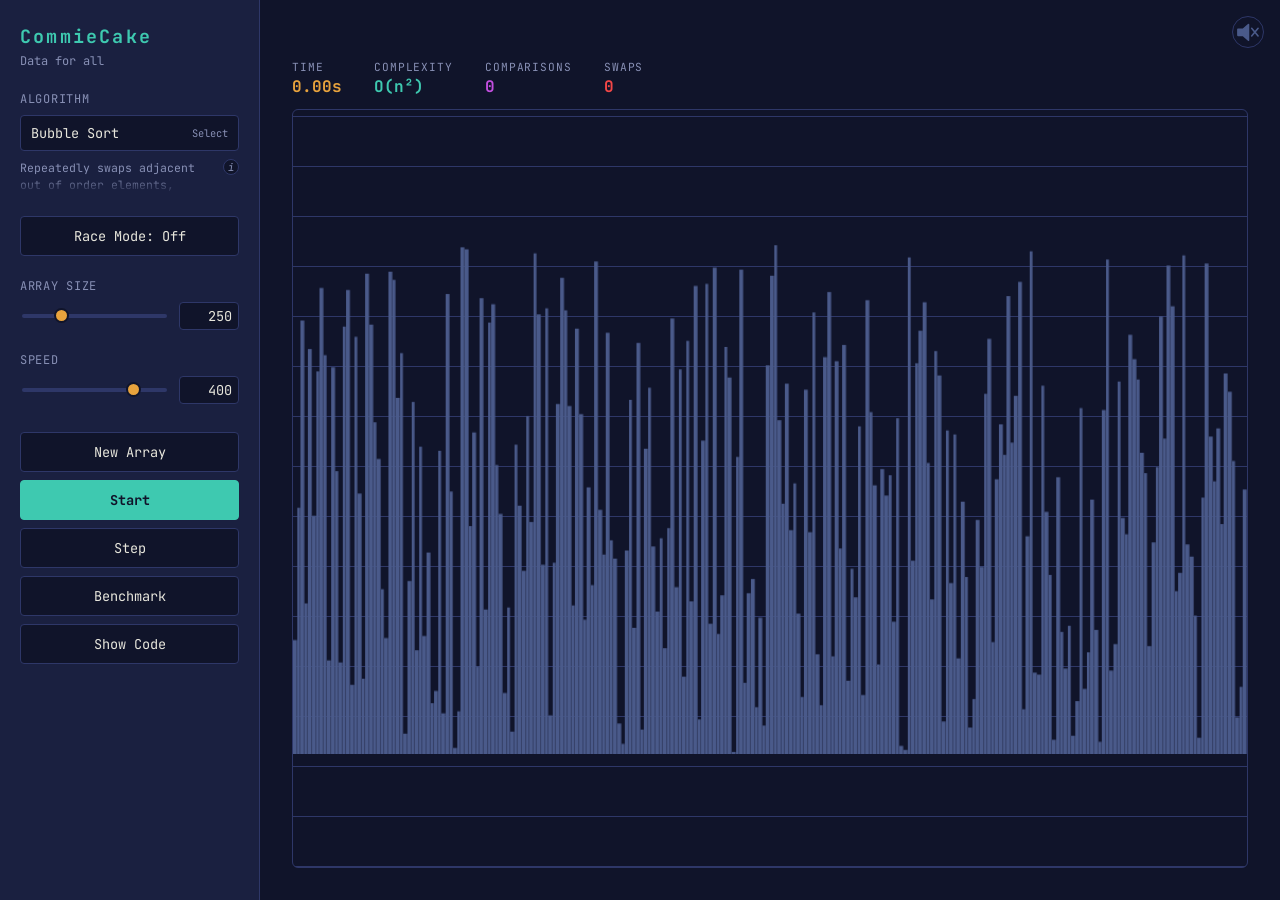
==== public/index.html @ 522d5e54 "v1.4.1 - minor UI fixes + added CONTRIBUTING.md" ====
<!DOCTYPE html>
<html lang="en">
    <head>
        <meta charset="UTF-8" />
        <meta name="viewport" content="width=device-width, initial-scale=1.0" />
        <title>CommieCake | Sorting Visualiser</title>
        <link rel="icon" href="assets/icons/commiecake.ico" />
        <link rel="stylesheet" href="css/base.css">
        <link rel="stylesheet" href="css/sidebar.css">
        <link rel="stylesheet" href="css/canvas.css">
        <link rel="stylesheet" href="css/command-palette.css">
        <link rel="stylesheet" href="css/code-panel.css">
        <link rel="stylesheet" href="css/icon-btn.css">
        <link rel="stylesheet" href="css/important.css">
    </head>
    <body>
        <div id="app">
            <aside id="controls">
                <div class="panel-header">
                    <h1>CommieCake</h1>
                    <p class="tagline">Data for all</p>
                </div>

                <div class="control-group">
                    <label id="algo-picker-label" for="algo-picker-toggle">Algorithm</label>
                    <button
                        type="button"
                        id="algo-picker-toggle"
                        class="algo-picker-toggle"
                        aria-haspopup="dialog"
                        aria-expanded="false"
                    >
                        <span id="algo-picker-current"></span>
                        <span class="algo-picker-hint">Select</span>
                    </button>

                    <div class="description-row" id="description-row">
                        <p id="algorithm-description" class="algorithm-description"></p>
                        <button 
                            id="info-btn" 
                            class="info-btn" 
                            type="button"
                            aria-label="Show Full Description"
                            aria-expanded="false"
                            aria-controls="description-popup"
                        >i</button>
                        <div id="description-popup" class="description-popup" role="tooltip"></div>
                    </div>

                    <div class="control-group hidden" id="algo-b-control-group">
                        <label id="algo-picker-label-b" for="algo-picker-toggle-b">Algorithm B</label>
                        <button
                            type="button"
                            id="algo-picker-toggle-b"
                            class="algo-picker-toggle"
                            aria-haspopup="dialog"
                            aria-expanded="false"
                        >
                            <span id="algo-picker-current-b"></span>
                            <span class="algo-picker-hint">Select</span>
                        </button>
                    </div>
                </div>

                <div class="control-group">
                    <button type="button" id="race-toggle-btn" class="race-toggle-btn">Race Mode: Off</button>
                </div>

                <div class="control-group">
                    <label for="size-slider">Array size</label>
                    <div class="range-row">
                        <input type="range" id="size-slider" min="5" max="1000" value="250" />
                        <input type="number" id="size-number" min="5" max="1000" value="250" />
                    </div>
                </div>

                <div class="control-group">
                    <label for="speed-slider">Speed</label>
                    <div class="range-row">
                        <input type="range" id="speed-slider" min="1" max="500" value="400" />
                        <input type="number" id="speed-number" min="1" max="500" value="400" />
                    </div>
                </div>

                <div class="button-row">
                    <button id="new-array-btn">New Array</button>
                    <button id="play-pause-btn" class="primary">Start</button>
                    <button id="step-btn">Step</button>
                    <button id="benchmark-btn">Benchmark</button>
                    <button id="code-btn">Show Code</button>
                </div>
            </aside>

            <main>
                <button type="button" id="sound-btn" class="icon-btn" aria-pressed="false" aria-label="Toggle Sound">
                    <img id="sound-icon" src="assets/images/sound-off.svg" alt="" width="24" height="24" />
                </button>

                <p id="race-banner" class="race-banner"></p>

                <div id="race-tracks" class="race-tracks">
                    <div class="track-row" id="track-row-a">
                        <div class="track-stats">
                            <div class="stat">
                                <span class="stat-label">Time</span>
                                <span id="timer-value" class="stat-value stat-value-timer">0.00s</span>
                            </div>
                            <div class="stat">
                                <span class="stat-label">Complexity</span>
                                <span id="complexity-value" class="stat-value stat-value-complexity">-</span>
                            </div>
                            <div class="stat">
                                <span class="stat-label">Comparisons</span>
                                <span id="comparisons-value" class="stat-value stat-value-comparisons">0</span>
                            </div>
                            <div class="stat">
                                <span class="stat-label">Swaps</span>
                                <span id="swaps-value" class="stat-value stat-value-swaps">0</span>
                            </div>
                        </div>

                        <div id="canvas-wrapper" class="canvas-wrapper">
                            <div class="canvas-frame">
                                <span id="canvas-label-a" class="canvas-label"></span>
                                <span id="winner-badge-a" class="winner-badge">Winner!</span>
                                <canvas id="canvas" width="900" height="500"></canvas>
                            </div>
                            <pre id="code-panel" class="hidden"><code id="code-content"></code></pre>
                        </div>
                    </div>

                    <div class="track-row hidden" id="track-row-b">
                        <div class="track-stats">
                            <div class="stat">
                                <span class="stat-label">Time</span>
                                <span id="timer-value-b" class="stat-value stat-value-timer">0.00s</span>
                            </div>
                            <div class="stat">
                                <span class="stat-label">Complexity</span>
                                <span id="complexity-value-b" class="stat-value stat-value-complexity">-</span>
                            </div>
                            <div class="stat">
                                <span class="stat-label">Comparisons</span>
                                <span id="comparisons-value-b" class="stat-value stat-value-comparisons">0</span>
                            </div>
                            <div class="stat">
                                <span class="stat-label">Swaps</span>
                                <span id="swaps-value-b" class="stat-value stat-value-swaps">0</span>
                            </div>
                        </div>

                        <div id="canvas-wrapper-b" class="canvas-wrapper">
                            <div class="canvas-frame">
                                <span id="canvas-label-b" class="canvas-label"></span>
                                <span id="winner-badge-b" class="winner-badge">Winner!</span>
                                <canvas id="canvas-b" width="900" height="500"></canvas>
                            </div>
                        </div>
                    </div>
                </div>
            </main>
        </div>

        <div id="command-palette-backdrop" class="command-palette-backdrop hidden">
            <div class="command-palette" role="dialog" aria-modal="true" aria-label="Choose Algorithm">
                <input
                    type="text"
                    id="command-palette-search"
                    class="command-palette-search"
                    placeholder="Search Algorithms..."
                    autocomplete="off"
                />
                <div class="command-palette-toolbar">
                    <select id="category-filter-select" class="palette-select" aria-label="Filter by Category"></select>
                    <select id="sort-select" class="palette-select" aria-label="Sort Order">
                        <option value="category">Grouped</option>
                        <option value="name-asc">A-Z</option>
                        <option value="name-dsc">Z-A</option>
                    </select>
                </div>
                <div id="command-palette-list" class="command-palette-list" role="listbox" aria-label="Algorithm"></div>
            </div>
        </div>

        <script type="module" src="js/main.js"></script>
    </body>
</html>
---- public/css/base.css ----
@import url('https://fonts.googleapis.com/css2?family=JetBrains+Mono:wght@400;500;700&display=swap');

:root {
    --bg: #10142a;
    --panel: #1a2040;
    --panel-border: #2e3768;
    --text: #e7e6dc;
    --text-dim: #8890b5;

    --bar-default: #4a5a8a;

    --amber: #e8a33d;
    --teal: #3ec9b0;
    --purple: #c34fe0;
    --lime: #09c609;
    --red: #f44747;
    --white: #fff;
    --light-blue: #3adeff;
}

* {
    box-sizing: border-box;
}

html, body {
    height: 100%;
    overflow: hidden;
}

body {
    margin: 0;
    background: var(--bg);
    color: var(--text);
    font-family: 'JetBrains Mono', Consolas, Menlo, monospace;
    overflow: hidden;
}

#app {
    display: flex;
    height: 100vh;
    position: relative;
}

/* --- scrollbars --- */

#controls,
main,
.command-palette-list,
#code-panel {
    scrollbar-width: thin;
    scrollbar-color: var(--panel-border) var(--bg);
}

#controls::-webkit-scrollbar,
main::-webkit-scrollbar,
.command-palette-list::-webkit-scrollbar,
#code-panel::-webkit-scrollbar {
    width: 10px;
}

#controls::-webkit-scrollbar-track,
main::-webkit-scrollbar-track,
.command-palette-list::-webkit-scrollbar-track,
#code-panel::-webkit-scrollbar-track {
    background: var(--bg);
}

#controls::-webkit-scrollbar-thumb,
main::-webkit-scrollbar-thumb,
.command-palette-list::-webkit-scrollbar-thumb,
#code-panel::-webkit-scrollbar-thumb {
    background: var(--panel-border);
    border-radius: 6px;
    border: 2px solid var(--bg);
}

#controls::-webkit-scrollbar-thumb:hover,
main::-webkit-scrollbar-thumb:hover,
.command-palette-list::-webkit-scrollbar-thumb:hover,
#code-panel::-webkit-scrollbar-thumb:hover {
    background: var(--teal);
}

/* --- media queries --- */

@media (prefers-reduced-motion: reduce) {
    * {
        transition: none !important;
    }
}

@media (max-width: 860px) {
    body {
        overflow: auto;
    }

    #app,
    #app.racing {
        flex-direction: column;
        height: auto;
    }
}
---- public/css/sidebar.css ----
/* --- sidebar --- */

#controls {
    width: 260px;
    flex-shrink: 0;
    height: 100%;
    overflow-y: auto;
    background: var(--panel);
    border-right: 1px solid var(--panel-border);
    padding: 24px 20px;
    display: flex;
    flex-direction: column;
    gap: 22px;
}

.panel-header h1 {
    margin: 0;
    font-size: 1.15rem;
    letter-spacing: 0.12em;
    color: var(--teal);
}

.panel-header .tagline {
    margin: 4px 0 0;
    font-size: 0.75rem;
    color: var(--text-dim);
}

.control-group {
    display: flex;
    flex-direction: column;
    gap: 8px;
}

.control-group.hidden {
    display: none;
}

.control-group label {
    font-size: 0.75rem;
    text-transform: uppercase;
    letter-spacing: 0.06em;
    color: var(--text-dim);
}

.control-group label span {
    color: var(--amber);
}

.shortcuts-hint {
    margin: 0;
    font-size: 0.68rem;
    color: var(--text-dim);
    text-align: center;
}

/* --- select --- */

select {
    background: var(--bg);
    color: var(--text);
    border: 1px solid var(--panel-border);
    border-radius: 4px;
    padding: 8px 10px;
    font: inherit;
    font-size: 0.85rem;
}

select:focus-visible {
    outline: 2px solid var(--teal);
    outline-offset: 1px;
}

/* --- range sliders --- */

input[type='range'] {
    -webkit-appearance: none;
    appearance: none;
    width: 100%;
    height: 4px;
    background: var(--panel-border);
    border-radius: 2px;
}

input[type='range']::-webkit-slider-thumb {
    -webkit-appearance: none;
    appearance: none;
    width: 15px;
    height: 15px;
    border-radius: 50%;
    background: var(--amber);
    cursor: pointer;
    border: 2px solid var(--bg);
}

input[type='range']::-moz-range-thumb {
    width: 15px;
    height: 15px;
    border-radius: 50%;
    background: var(--amber);
    cursor: pointer;
    border: 2px solid var(--bg);
}

input[type='range']:focus-visible {
    outline: 2px solid var(--teal);
    outline-offset: 3px;
}

/* --- range + number pairing --- */

.range-row {
    display: flex;
    align-items: center;
    gap: 10px;
}

.range-row input[type='range'] {
    flex: 1;
}

.range-row input[type='number'] {
    width: 60px;
    flex-shrink: 0;
    font: inherit;
    font-size: 0.85rem;
    background: var(--bg);
    color: var(--text);
    border: 1px solid var(--panel-border);
    border-radius: 4px;
    padding: 4px 6px;
    text-align: right;
}

.range-row input[type='number']:focus-visible {
    outline: 2px solid var(--teal);
    outline-offset: 1px;
}

.range-row input[type='number']::-webkit-inner-spin-button,
.range-row input[type='number']::-webkit-outer-spin-button {
    -webkit-appearance: none;
    margin: 0;
}

/* --- buttons --- */

.button-row {
    display: flex;
    flex-direction: column;
    gap: 8px;
    margin-top: 6px;
}

button {
    font: inherit;
    font-size: 0.85rem;
    padding: 10px 14px;
    border-radius: 4px;
    border: 1px solid var(--panel-border);
    background: var(--bg);
    color: var(--text);
    cursor: pointer;
    transition: border-color 0.15s ease, color 0.15s ease;
}

button:hover {
    border-color: var(--teal);
    color: var(--teal);
}

button:focus-visible {
    outline: 2px solid var(--teal);
    outline-offset: 2px;
}

button:disabled {
    opacity: 0.35;
    cursor: not-allowed;
    border-color: var(--panel-border);
    color: var(--text-dim);
}

button:disabled:hover {
    border-color: var(--panel-border);
    color: var(--text-dim);
}

button.primary {
    background: var(--teal);
    border-color: var(--teal);
    color: var(--bg);
    font-weight: 700;
}

button.primary:hover {
    background: transparent;
    color: var(--teal);
}

/* --- media queries --- */

@media (max-width: 860px) {
    #controls {
        width: 100%;
        height: auto;
        overflow-y: visible;
        border-right: none;
        border-bottom: 1px solid var(--panel-border);
        padding: 20px 16px;
    }

    .button-row {
        display: grid;
        grid-template-columns: 1fr 1fr;
        gap: 8px;
    }

    .button-row #play-pause-btn {
        grid-column: span 2;
        order: -1;
    }

    .button-row #new-array-btn { order: 1; }
    .button-row #step-btn { order: 2; }
    .button-row #benchmark-btn { order: 3; }
    .button-row #code-btn { order: 4; }
}

@media (max-width: 480px) {
    .panel-header h1 {
        font-size: 1rem;
    }

    .range-row input[type='number'] {
        width: 52px;
        font-size: 0.78rem;
    }
}
---- public/css/canvas.css ----
/* --- canvas --- */

main {
    flex: 1;
    display: flex;
    flex-direction: column;
    align-items: center;
    justify-content: safe center;
    gap: 12px;
    padding: 32px;
    min-width: 0;
    height: 100%;
    overflow-y: auto;
}

canvas {
    width: 100%;
    max-width: 1100px;
    height: auto;
    background-color: var(--bg);
    background-image: repeating-linear-gradient(
        to top,
        var(--panel-border) 0,
        var(--panel-border) 1px,
        transparent 1px,
        transparent 50px
    );
    border: 1px solid var(--panel-border);
    border-radius: 6px;
}

canvas.no-grid {
    background-image: none;
}

/* --- stats bar --- */

.stat {
    display: flex;
    flex-direction: column;
    gap: 2px;
}

.stat-label {
    font-size: 0.7rem;
    text-transform: uppercase;
    letter-spacing: 0.08em;
    color: var(--text-dim);
}

.stat-value {
    font-size: 1rem;
    font-weight: 700;
}

.stat-value-timer {
    color: var(--amber);
}

.stat-value-complexity {
    color: var(--teal);
}

.stat-value-comparisons {
  color: var(--purple);
}

.stat-value-swaps {
  color: var(--red);
}

/* --- race tracks --- */

.race-tracks {
    display: flex;
    flex-direction: column;
    flex: 1;
    min-height: 0;
    gap: 20px;
    width: 100%;
    max-width: 1100px;
}

.track-row {
    display: flex;
    flex-direction: column;
    flex: 1;
    min-height: 0;
    gap: 12px;
}

.track-row.hidden {
    display: none;
}

.track-stats {
    display: flex;
    flex-direction: row;
    flex-wrap: wrap;
    gap: 12px 32px;
}

.canvas-wrapper {
    position: relative;
    flex: 1;
    min-width: 0;
    min-height: 0;
    display: flex;
    align-items: stretch;
    justify-content: flex-start;
}

.canvas-frame {
    position: relative;
    min-width: 0;
    max-width: 100%;
    line-height: 0;
}

.canvas-wrapper canvas {
    display: block;
    width: auto;
    height: 100%;
    max-width: 100%;
    object-fit: contain;
    margin: 0;
}

.canvas-wrapper.hidden {
    display: none;
}

.canvas-label {
    position: absolute;
    top: 8px;
    left: 8px;
    z-index: 5;
    background: rgba(16, 20, 42, 0.85);
    color: var(--teal);
    font-size: 0.68rem;
    font-weight: 700;
    line-height: 1.4;
    padding: 3px 8px;
    border-radius: 4px;
    border: 1px solid var(--panel-border);
    pointer-events: none;
    display: none;
}

.race-banner {
    margin: 0;
    text-align: center;
    font-size: 0.85rem;
    font-weight: 700;
    color: var(--amber);
    min-height: 1.2em;
    opacity: 0;
    transition: opacity 0.2s ease;
}

.race-banner.visible {
    opacity: 1;
}

#race-toggle-btn.active {
    border-color: var(--amber);
    color: var(--amber);
}

.winner-badge {
    position: absolute;
    top: 8px;
    right: 8px;
    z-index: 6;
    background: rgba(16, 20, 42, 0.9);
    color: var(--amber);
    font-size: 0.72rem;
    font-weight: 700;
    line-height: 1.4;
    padding: 4px 10px;
    border-radius: 4px;
    border: 1px solid var(--amber);
    pointer-events: none;
    display: none;
}

.winner-badge.visible {
    display: block;
}

/* --- race mode layout --- */

#app.racing main {
    padding-right: 16px;
}

#app.racing .race-tracks {
    max-width: none;
    width: 100%;
    gap: 12px;
}

#app.racing .track-row {
    flex-direction: row;
    align-items: stretch;
    gap: 16px;
}

#app.racing .track-stats {
    flex-direction: column;
    justify-content: center;
    flex-wrap: nowrap;
    width: 220px;
    flex-shrink: 0;
    gap: 12px;
}

#app.racing .stat {
    flex-direction: row;
    align-items: baseline;
    gap: 6px;
    flex-wrap: wrap;
}

#app.racing .stat-value {
    white-space: normal;
}

#app.racing .canvas-wrapper {
    justify-content: flex-end;
}

#app.racing .canvas-label {
    display: block;
}

/* --- media queries --- */

@media (max-width: 860px) {
    main,
    #app.racing main {
        height: auto;
        overflow-y: visible;
        padding: 20px 16px;
    }

    .race-tracks,
    #app.racing .race-tracks {
        flex: none;
    }

    .track-row,
    #app.racing .track-row {
        flex: none;
        flex-direction: column;
    }

    .track-stats,
    #app.racing .track-stats {
        flex-direction: row;
        flex-wrap: wrap;
        min-width: 0;
        width: 100%;
    }

    .stat,
    #app.racing .stat {
        min-width: 0;
        flex: 1 1 auto;
    }

    #app.racing .stat {
        flex-direction: column;
    }

    .canvas-wrapper,
    #app.racing .canvas-wrapper {
        flex: none;
    }

    .canvas-frame {
        width: 100%;
        max-width: 100%;
    }

    .canvas-wrapper canvas,
    #app.racing .canvas-wrapper canvas {
        width: 100%;
        height: auto;
        max-width: 100%;
        max-height: none;
    }
}
---- public/css/command-palette.css ----
/* --- algorithm picker trigger --- */

.algo-picker-toggle {
    width: 100%;
    display: flex;
    align-items: center;
    justify-content: space-between;
    gap: 8px;
    background: var(--bg);
    color: var(--text);
    border: 1px solid var(--panel-border);
    border-radius: 4px;
    padding: 8px 10px;
    font: inherit;
    font-size: 0.85rem;
    cursor: pointer;
    text-align: left;
}

.algo-picker-toggle:hover,
.algo-picker-toggle:focus-visible {
    border-color: var(--teal);
    color: var(--teal);
    outline: none;
}

.algo-picker-hint {
    font-size: 0.65rem;
    color: var(--text-dim);
    flex-shrink: 0;
}

/* --- algorithm/command palette/modal overlay --- */

.command-palette-backdrop {
    position: fixed;
    inset: 0;
    z-index: 100;
    background: rgba(8, 10, 24, 0.7);
    display: flex;
    justify-content: center;
    padding-top: 12vh;
}

.command-palette-backdrop.hidden {
    display: none;
}

.command-palette {
    width: 480px;
    max-width: 90vw;
    max-height: 70vh;
    display: flex;
    flex-direction: column;
    gap: 10px;
    background: var(--panel);
    border: 1px solid var(--panel-border);
    border-radius: 8px;
    padding: 14px;
    box-shadow: 0 20px 60px rgba(0, 0, 0, 0.5);
}

.command-palette-search {
    width: 100%;
    box-sizing: border-box;
    background: var(--bg);
    color: var(--text);
    border: 1px solid var(--panel-border);
    border-radius: 6px;
    padding: 10px 12px;
    font: inherit;
    font-size: 0.95rem;
}

.command-palette-search:focus-visible {
    outline: 2px solid var(--teal);
    outline-offset: 1px;
}

.command-palette-list {
    overflow-y: auto;
}

.algo-picker-group-label {
    margin: 10px 0 4px;
    font-size: 0.65rem;
    text-transform: uppercase;
    letter-spacing: 0.08em;
    color: var(--text-dim);
}

.algo-picker-group-label:first-child {
    margin-top: 0;
}

.command-palette-chips {
    display: flex;
    flex-wrap: wrap;
    gap: 6px;
}

.chip:hover,
.chip:focus-visible {
    border-color: var(--teal);
    color: var(--teal);
    outline: none;
}

.chip.active {
    background: var(--teal);
    border-color: var(--teal);
    color: var(--bg);
    font-weight: 700;
}

.command-palette-empty {
    padding: 16px 8px;
    text-align: center;
    color: var(--text-dim);
    font-size: 0.8rem;
}

.command-palette-toolbar {
    display: flex;
    gap: 8px;
}

.palette-select {
    flex: 1;
    font-size: 0.78rem;
    padding: 6px 8px;
}

.algo-picker-option {
    width: 100%;
    display: flex;
    align-items: center;
    justify-content: space-between;
    gap: 10px;
    background: transparent;
    border: none;
    border-radius: 4px;
    padding: 8px 10px;
    font: inherit;
    font-size: 0.85rem;
    color: var(--text);
    cursor: pointer;
    text-align: left;
}

.algo-picker-option-complexity {
    font-size: 0.68rem;
    color: var(--text-dim);
    white-space: nowrap;
    flex-shrink: 0;
}

.algo-picker-option:hover,
.algo-picker-option.active {
    background: rgba(62, 201, 176, 0.14);
    color: var(--teal);
}

/* --- description popup --- */

.description-row {
    position: relative;
}

.description-row.hidden {
    display: none;
}

.algorithm-description {
    margin: 0;
    padding-right: 20px;
    font-size: 0.72rem;
    line-height: 1.5;
    max-height: 3em;
    overflow: hidden;
    position: relative;
    color: var(--text-dim);
}

.algorithm-description::after {
    content: '';
    position: absolute;
    bottom: 0;
    left: 0;
    right: 20px;
    height: 1.4em;
    background: linear-gradient(to bottom, transparent, var(--panel));
}

.info-btn {
    position: absolute;
    top: 0;
    right: 0;
    width: 16px;
    height: 16px;
    border-radius: 50%;
    border: 1px solid var(--panel-border);
    background: var(--bg);
    color: var(--text-dim);
    font-family: 'JetBrains Mono', monospace;
    font-size: 0.65rem;
    font-style: italic;
    line-height: 1;
    padding: 0;
    display: flex;
    align-items: center;
    justify-content: center;
    cursor: pointer;
}

.info-btn:hover,
.info-btn:focus-visible {
    color: var(--teal);
    border-color: var(--teal);
    outline: none;
}

.description-popup {
    position: absolute;
    top: calc(100% + 6px);
    left: 0;
    width: 100%;
    z-index: 20;
    background: var(--bg);
    border: 1px solid var(--panel-border);
    border-radius: 6px;
    padding: 10px 12px;
    font-size: 0.72rem;
    line-height: 1.5;
    color: var(--text);
    opacity: 0;
    pointer-events: none;
    transform: translateY(-4px);
    transition: opacity 0.12s ease, transform 0.12s ease;
}

.description-row:hover .description-popup,
.description-popup.open {
    opacity: 1;
    pointer-events: auto;
    transform: translateY(0);
}

/* --- media query --- */

@media (max-width: 860px) {
    .command-palette-backdrop {
        padding-top: 8vh;
    }
}

@media (max-width: 480px) {
    .command-palette {
        padding: 10px;
    }
}
---- public/css/code-panel.css ----
/* --- code panel --- */

#code-panel {
    position: absolute;
    inset: 0;
    margin: 0;
    overflow: auto;
    background: var(--bg);
    border: 1px solid var(--panel-border);
    border-radius: 6px;
    padding: 18px 22px;
    font-family: 'JetBrains Mono', Consolas, Menlo, monospace;
    font-size: 0.8rem;
    line-height: 1.6;
    white-space: pre;
    tab-size: 4;
}

#code-panel.hidden {
    display: none;
}

/* --- tokens --- */

.tok-comment {
    color: var(--text-dim);
}

.tok-jsdoc-tag {
    color: var(--red);
}

.tok-jsdoc-brace {
    color: var(--amber);
}

.tok-jsdoc-type {
    color: var(--teal);
}

.tok-jsdoc-name {
    color: var(--white);
}

.tok-string {
    color: var(--lime);
}

.tok-number {
    color: var(--amber);
}

.tok-function {
    color: var(--light-blue);
}

.tok-keyword {
    color: var(--purple);
    font-weight: 700;
}
---- public/css/icon-btn.css ----
/* --- icon button --- */

.icon-btn {
    position: fixed;
    top: 16px;
    right: 16px;
    z-index: 200;
    width: 32px;
    height: 32px;
    flex-shrink: 0;
    border-radius: 50%;
    border: 1px solid var(--panel-border);
    background: var(--bg);
    padding: 0;
    display: flex;
    align-items: center;
    justify-content: center;
    cursor: pointer;
}

.icon-btn img {
    display: block;
}

.icon-btn.active {
    border-color: var(--bar-default);
}

.icon-btn:hover,
.icon-btn:focus-visible {
    border-color: var(--teal);
    outline: none;
}

.icon-btn:hover img,
.icon-btn:focus-visible img {
    opacity: 1;
}

#sound-icon {
    pointer-events: none !important;
}

@media (max-width: 860px) {
    .icon-btn {
        position: absolute;
    }
}
---- public/css/important.css ----
/* 

    ____        __           ____              ___    ____
   / __ \____ _/ /_____ _   / __/___  _____   /   |  / / /   
  / / / / __ `/ __/ __ `/  / /_/ __ \/ ___/  / /| | / / /     
 / /_/ / /_/ / /_/ /_/ /  / __/ /_/ / /     / ___ |/ / /     
/_____/\__,_/\__/\__,_/  /_/  \____/_/     /_/  |_/_/_/     
                                                          

⣿⣿⣿⣿⣿⣿⣿⣿⣿⣿⣿⣿⣿⣿⣿⣿⣿⣿⣿⣿⣿⣿⣿⣿⠿⠿⠿⠿⠟⠋⠉⠉⠉⠉⠀⠀⠉⠉⠉⠛⠿⣿⣿⣿⣿⣿⣿⣿⣿⣿⣿⣿⣿⣿⣿⣿⣿⣿⣿⣿⣿⣿⣿⣿⣿
⣿⣿⣿⣿⣿⣿⣿⣿⣿⣿⣿⣿⣿⣿⣿⣿⣿⣿⣿⣿⠟⠛⠉⠀⠀⠀⠀⠀⠀⠀⠀⠀⠀⠀⠀⠀⠀⠀⠀⠀⠀⠀⠉⠛⠻⠿⢿⣿⣿⣿⣿⣿⣿⣿⣿⣿⣿⣿⣿⣿⣿⣿⣿⣿⣿
⣿⣿⣿⣿⣿⣿⣿⣿⣿⣿⣿⣿⣿⣿⣿⣿⡿⠛⠁⠀⠀⠀⠀⠀⠀⠀⠀⠀⠀⠀⠀⠀⠀⠀⠀⠀⠀⠀⠀⠀⠀⣀⠀⠀⠀⠀⠀⠙⢿⣿⣿⣿⣿⣿⣿⣿⣿⣿⣿⣿⣿⣿⣿⣿⣿
⣿⣿⣿⣿⣿⣿⣿⣿⣿⣿⣿⣿⣿⣿⣿⡟⠀⠀⠀⠀⣠⣦⠀⠀⣷⠀⠀⠀⣠⣠⠀⠀⠀⠀⠀⠐⠸⠀⠀⠀⢰⠿⠖⢀⡀⠀⠀⠀⠀⠙⢿⣿⣿⣿⣿⣿⣿⣿⣿⣿⣿⣿⣿⣿⣿
⣿⣿⣿⣿⣿⣿⣿⣿⣿⣿⣿⣿⣿⣿⡿⠁⠀⣴⠔⡾⠻⠀⠆⠀⠀⠀⠀⠀⠀⠀⠀⠀⠀⠀⠀⠀⠀⠀⠀⠀⠀⠀⠀⠉⠻⠧⠀⠀⠀⠀⠈⢿⣿⣿⣿⣿⣿⣿⣿⣿⣿⣿⣿⣿⣿
⣿⣿⣿⣿⣿⣿⣿⣿⣿⣿⣿⣿⣿⣿⡇⠀⠀⠉⠀⠀⠀⢀⣀⣀⡀⠀⠀⡀⠀⠀⠀⠀⠀⠀⠀⠀⠀⠀⠀⠀⠀⠀⠀⠀⠀⠀⢻⣧⡀⠀⠀⠀⢿⣿⣿⣿⣿⣿⣿⣿⣿⣿⣿⣿⣿
⣿⣿⣿⣿⣿⣿⣿⣿⣿⣿⣿⣿⣿⣿⠃⠀⠀⠀⠀⣴⣶⣿⣿⣿⣿⣿⣿⣷⣶⣶⣤⣤⣤⣤⣦⣄⣤⣶⣶⣶⣶⣦⣤⡀⠀⠀⠸⠿⠟⠀⠀⠀⠀⣿⣿⣿⣿⣿⣿⣿⣿⣿⣿⣿⣿
⣿⣿⣿⣿⣿⣿⣿⣿⣿⣿⣿⣿⣿⡏⠀⠀⠀⠀⣼⣿⣿⣿⣿⣿⣿⣿⣿⣿⣿⣿⣿⣿⣿⣿⣿⣿⣿⣿⣿⣿⣿⣿⣿⣿⣶⡀⠀⠀⠀⠀⠀⠀⠀⢹⣿⣿⣿⣿⣿⣿⣿⣿⣿⣿⣿
⣿⣿⣿⣿⣿⣿⣿⣿⣿⣿⣿⣿⣿⡇⠀⠀⠀⣸⣿⣿⣿⣿⣿⣿⣿⣿⣿⣿⣿⣿⣿⣿⣿⣿⣿⣿⣿⣿⣿⣿⣿⣿⣿⣿⣿⡇⠐⣶⡀⠀⠀⠀⠀⠈⣿⣿⣿⣿⣿⣿⣿⣿⣿⣿⣿
⣿⣿⣿⣿⣿⣿⣿⣿⣿⣿⣿⣿⣿⣷⠀⠀⠀⣿⣿⣿⣿⣿⣿⣿⣿⣿⣿⣿⣿⣿⣿⣿⣿⣿⣿⣿⣿⣿⣿⣿⣿⣿⣿⣿⣿⣷⡀⠙⢿⣆⡀⠀⠀⠀⣿⣿⣿⣿⣿⣿⣿⣿⣿⣿⣿
⣿⣿⣿⣿⣿⣿⣿⣿⣿⣿⣿⣿⣿⡇⠀⠀⢠⣿⣿⣿⣿⣿⣿⣿⣿⣿⣿⣿⣿⣿⣿⣿⣿⣿⣿⣿⣿⠿⠿⣿⣿⣿⣿⣿⣿⣿⣿⣷⡄⢻⡗⠀⠀⠀⣿⣿⣿⣿⣿⣿⣿⣿⣿⣿⣿
⣿⣿⣿⣿⣿⣿⣿⣿⣿⣿⣿⣿⣿⡇⠀⠀⡼⠟⠉⠀⠀⠉⠛⠛⠻⠿⣿⣿⣿⣿⣿⠿⠛⠋⠀⠀⠀⠀⠀⠀⠀⠘⣿⣿⣿⣿⣿⣿⡛⠂⠬⣄⠀⠀⣿⣿⣿⣿⣿⣿⣿⣿⣿⣿⣿
⣿⣿⣿⣿⣿⣿⣿⣿⣿⣿⣿⣿⣿⣿⠀⢸⠀⢀⣾⡿⠿⠷⠶⠄⠀⢀⣾⣿⣿⣿⡇⠀⠀⣠⢖⣀⠉⠛⠶⢦⣀⠀⢻⣿⣿⣿⣿⣿⡇⠀⠀⢼⠀⣼⣿⣿⣿⣿⣿⣿⣿⣿⣿⣿⣿
⣿⣿⣿⣿⣿⣿⣿⣿⣿⣿⣿⣿⣿⣿⡆⢸⣶⣿⠋⠉⠀⠀⣄⠀⠀⠀⢹⣿⣿⣿⣧⠀⠀⠁⠈⠀⠀⠀⠀⠀⠉⠲⣾⣿⣿⣿⣿⣿⡇⠀⠀⠀⠀⣿⣿⣿⣿⣿⣿⣿⣿⣿⣿⣿⣿
⣿⣿⣿⣿⣿⣿⣿⣿⣿⣿⣿⣿⣿⣿⠇⢸⣿⣿⣰⣶⣶⣾⡟⠁⠀⣠⣿⣿⣿⣿⣿⣧⡀⠀⠀⠳⣒⡓⠘⢿⣶⣤⣼⣿⣿⣿⣿⣿⣷⠀⠀⠀⠀⠻⣿⣿⣿⣿⣿⣿⣿⣿⣿⣿⣿
⣿⣿⣿⣿⣿⣿⣿⣿⣿⣿⣿⣿⣿⠁⠀⣼⣿⣿⣿⣯⣭⡥⢒⣠⣾⣿⣿⣿⣿⣿⣿⣿⣿⣦⣤⣄⣀⣉⣁⠠⢶⣿⣿⣿⣿⣿⣿⣿⣿⣇⣠⠜⡈⠁⢸⣿⣿⣿⣿⣿⣿⣿⣿⣿⣿
⣿⣿⣿⣿⣿⣿⣿⣿⣿⣿⣿⣿⣿⠀⠀⢿⣿⣿⣿⣿⣿⣶⣿⣿⡿⢹⣿⣿⣿⣿⣿⣿⣿⠃⠙⣿⣿⣿⣿⣿⣶⣿⣿⣿⣿⣿⣿⣿⣿⣿⠟⢶⣿⠀⣸⣿⣿⣿⣿⣿⣿⣿⣿⣿⣿
⣿⣿⣿⣿⣿⣿⣿⣿⣿⣿⣿⣿⡏⠀⠀⢸⣿⣿⣿⣿⣿⣿⣿⠋⢠⡿⣿⡿⠿⣿⣿⣿⣿⡄⠀⠈⢿⣿⣿⣿⣿⣿⣿⣿⣿⣿⣿⣿⣿⣿⡇⠀⢹⡄⢹⣿⣿⣿⣿⣿⣿⣿⣿⣿⣿
⣿⣿⣿⣿⣿⣿⣿⣿⣿⣿⣿⣿⡇⠀⠀⢸⣿⣿⣿⣿⣿⡿⠃⣠⣉⣀⣹⠃⠀⢠⣏⣁⡈⢁⣀⠀⠀⠙⣿⣿⣿⣿⣿⣿⣿⣿⣿⣿⣿⣿⠃⠀⢸⠁⣿⣿⣿⣿⣿⣿⣿⣿⣿⣿⣿
⣿⣿⣿⣿⣿⣿⣿⣿⣿⣿⣿⣿⣷⠀⡀⢸⣿⣿⣿⣿⡿⢁⣶⣿⠿⠿⠿⠒⠀⡀⠀⣈⠉⠈⠙⠣⠀⣀⠈⢻⣿⣿⣿⣿⣿⣿⣿⣿⣿⣇⣠⣶⠃⣼⣿⣿⣿⣿⣿⣿⣿⣿⣿⣿⣿
⣿⣿⣿⣿⣿⣿⣿⣿⣿⣿⣿⣿⣿⠀⠀⢸⣿⣿⣿⣏⣸⠟⠉⠀⠀⠀⠀⠀⠀⠀⠀⠈⠀⠀⡀⠀⠀⠛⣦⣼⣿⣿⣿⣿⣿⣿⣿⣿⣿⣿⣿⠃⣾⣿⣿⣿⣿⣿⣿⣿⣿⣿⣿⣿⣿
⣿⣿⣿⣿⣿⣿⣿⣿⣿⣿⣿⣿⣿⣧⡀⠸⣿⣿⣿⡿⠁⠀⠀⠀⠀⠀⠀⠀⠀⠀⠀⠀⠀⠁⠠⠀⠀⠀⠈⠻⣿⣿⣿⣿⣿⣿⣿⣿⡇⠈⣡⣾⣿⣿⣿⣿⣿⣿⣿⣿⣿⣿⣿⣿⣿
⣿⣿⣿⣿⣿⣿⣿⣿⣿⣿⣿⣿⣿⣿⣿⡆⢿⡙⠛⠁⠀⠀⠀⠀⠀⣀⣤⣤⣤⣤⣀⡀⠀⠀⠀⠀⠀⠀⠀⠀⠈⠙⢉⣿⣿⣿⣿⣿⡇⢸⣿⣿⣿⣿⣿⣿⣿⣿⣿⣿⣿⣿⣿⣿⣿
⣿⣿⣿⣿⣿⣿⣿⣿⣿⣿⣿⣿⣿⣿⣿⣧⠸⣿⣦⣤⣄⠀⣠⣴⣿⣿⡿⠟⠁⠀⠀⠀⠀⣤⣤⣤⣤⣤⣤⣤⣶⣿⣿⣿⣿⣿⣿⣿⠀⣿⣿⣿⣿⣿⣿⣿⣿⣿⣿⣿⣿⣿⣿⣿⣿
⣿⣿⣿⣿⣿⣿⣿⣿⣿⣿⣿⣿⣿⣿⣿⣿⡄⠻⣿⣿⣿⣾⣿⣿⣿⣿⣧⣀⣀⣀⣀⣀⣀⣬⣿⣿⣿⣿⣿⣿⣿⣿⣿⣿⣿⣿⣿⠃⣼⣿⣿⣿⣿⣿⣿⣿⣿⣿⣿⣿⣿⣿⣿⣿⣿
⣿⣿⣿⣿⣿⣿⣿⣿⣿⣿⣿⣿⣿⣿⣿⣿⣿⠀⠹⣿⣿⣿⣿⣿⣿⣿⣿⣿⣿⣿⣿⣿⣿⣿⣿⣿⣿⣿⣿⣿⣿⣿⣿⣿⣿⣿⡿⢰⣿⣿⣿⣿⣿⣿⣿⣿⣿⣿⣿⣿⣿⣿⣿⣿⣿
⣿⣿⣿⣿⣿⣿⣿⣿⣿⣿⣿⣿⣿⣿⣿⣿⡿⠀⠀⢌⠻⡿⣿⣿⣿⣿⣿⣿⡿⠛⠛⠿⠿⣿⣿⣿⣿⣿⣿⣿⣿⣿⣿⣿⣿⣿⡇⠻⣿⣿⣿⣿⣿⣿⣿⣿⣿⣿⣿⣿⣿⣿⣿⣿⣿
⣿⣿⣿⣿⣿⣿⣿⣿⣿⣿⣿⣿⣿⣿⣿⠟⠀⠀⠀⠀⠐⠄⡀⠈⠙⠛⠛⠉⠀⠀⠀⠀⠀⠀⠙⣿⡿⠿⠟⣋⣻⣿⣿⣿⣿⣿⠁⠀⠘⣿⣿⣿⣿⣿⣿⣿⣿⣿⣿⣿⣿⣿⣿⣿⣿
⣿⣿⣿⣿⣿⣿⣿⣿⣿⣿⣿⣿⣿⣿⠏⠀⠀⠀⠀⠀⠀⠀⢌⠐⢄⣤⣤⣀⣀⣀⠀⠀⠀⠀⠀⣀⣴⣶⣿⣿⣿⣿⣿⣿⣿⠏⠀⠀⠀⠘⢿⣿⣿⣿⣿⣿⣿⣿⣿⣿⣿⣿⣿⣿⣿
⣿⣿⣿⣿⣿⣿⣿⣿⣿⣿⣿⣿⠟⠁⠀⠀⠀⠀⠀⠀⠀⠀⠀⠙⢆⠙⣿⣿⣿⣿⣷⠀⠀⠀⠸⣿⣿⣿⣿⣿⣿⣿⣿⡿⠋⠀⠀⠀⠀⠀⠀⠈⠛⠿⣿⣿⣿⣿⣿⣿⣿⣿⣿⣿⣿
⣿⣿⣿⣿⣿⣿⠿⠿⠛⠋⢁⡄⠀⠀⠀⠀⠀⠀⠀⠀⠀⠀⠀⠀⠀⠑⢌⠛⢿⣿⣿⡄⠀⠀⠀⢹⣿⣿⣿⣿⣿⡿⠛⠀⠀⠀⠀⠀⠀⠀⠀⠀⠀⠀⠀⠀⠉⠛⠛⠿⢿⣿⣿⣿⣿
⣿⡿⠟⠋⠉⠀⠀⠀⢀⡠⠌⠀⠀⠀⠀⠀⠀⠀⠀⠀⠀⡀⠀⠀⠀⠀⠀⠙⠲⣍⡛⢿⣷⣦⡀⠸⣿⣿⣿⠿⢋⠀⠀⠀⠀⠀⠀⠀⠀⠀⠀⠀⠀⠀⠈⢁⠀⠀⠀⠀⠀⠈⠙⠿⣿
⡀⠀⠀⠀⢀⡠⠄⠚⠉⠀⠀⠀⠀⠀⠀⠀⠀⠀⠀⢠⠊⠳⣄⠀⠀⠀⠀⠀⠀⠀⠙⢦⣌⠛⠃⠘⠿⢛⡥⠊⠁⠀⠀⠀⠀⠀⡰⢤⣀⠀⠀⠀⠀⠀⠀⠈⠉⠀⠂⠀⠀⠀⠀⠀⣸
⣿⣦⣤⣄⠁⠀⠀⠀⠀⠀⠀⠀⠀⠀⠀⠀⠀⠀⡰⠁⢀⡀⠈⢂⠀⠀⠀⠀⠀⠀⠀⠀⠈⡍⠛⠂⠚⠁⠀⠀⠀⠀⠀⠀⠀⢠⡇⢀⣌⠳⣤⡀⠀⠀⠀⠀⠀⠀⠀⠀⠀⠀⢀⣴⣿
⣿⣿⣿⣿⣦⡀⠀⠀⠀⠀⠀⠀⠀⠀⠀⠀⠀⠀⡀⢾⡿⠃⣿⠀⢠⡀⠀⠀⠀⠀⠀⠀⠀⢿⣷⠀⠀⠀⠀⠀⠀⠀⠀⠀⠀⢸⠀⢿⡿⢦⡄⢻⠀⠀⠀⠀⠀⠀⠀⠀⣀⣴⣿⣿⣿
⣿⣿⣿⣿⣿⣿⣷⣶⣤⣄⣀⡀⠀⠀⠀⠀⠀⠀⠑⡌⠁⠘⠁⠀⠀⠱⡀⠀⠀⠀⠀⠀⢀⣾⠃⠀⠀⠀⠀⠀⠀⠀⠀⠀⠀⣾⠀⠀⠁⠈⠀⣸⠀⠀⠀⠀⢀⣤⣶⣿⣿⣿⣿⣿⣿
⣿⣿⣿⣿⣿⣿⣿⣿⣿⣿⣿⣿⣿⣷⣤⡀⠀⠀⠀⠈⠀⠀⠀⠀⠀⠀⠙⢄⠀⠀⠀⣠⡿⠃⠀⠀⠀⠀⠀⠀⠀⠀⠀⠀⢸⡇⠀⠀⠀⠀⠀⣿⠀⠀⢠⣼⣿⣿⣿⣿⣿⣿⣿⣿⣿
⣿⣿⣿⣿⣿⣿⣿⣿⣿⣿⣿⣿⣿⣿⣿⣿⣿⣶⣄⡀⠀⠀⠀⠀⠀⠀⠀⠀⠂⣠⣾⡿⠁⠀⠀⢻⡟⠀⠀⠀⠀⠀⠀⠀⣼⠃⠀⠀⠀⠀⢸⣿⠀⣴⣿⣿⣿⣿⣿⣿⣿⣿⣿⣿⣿
*/
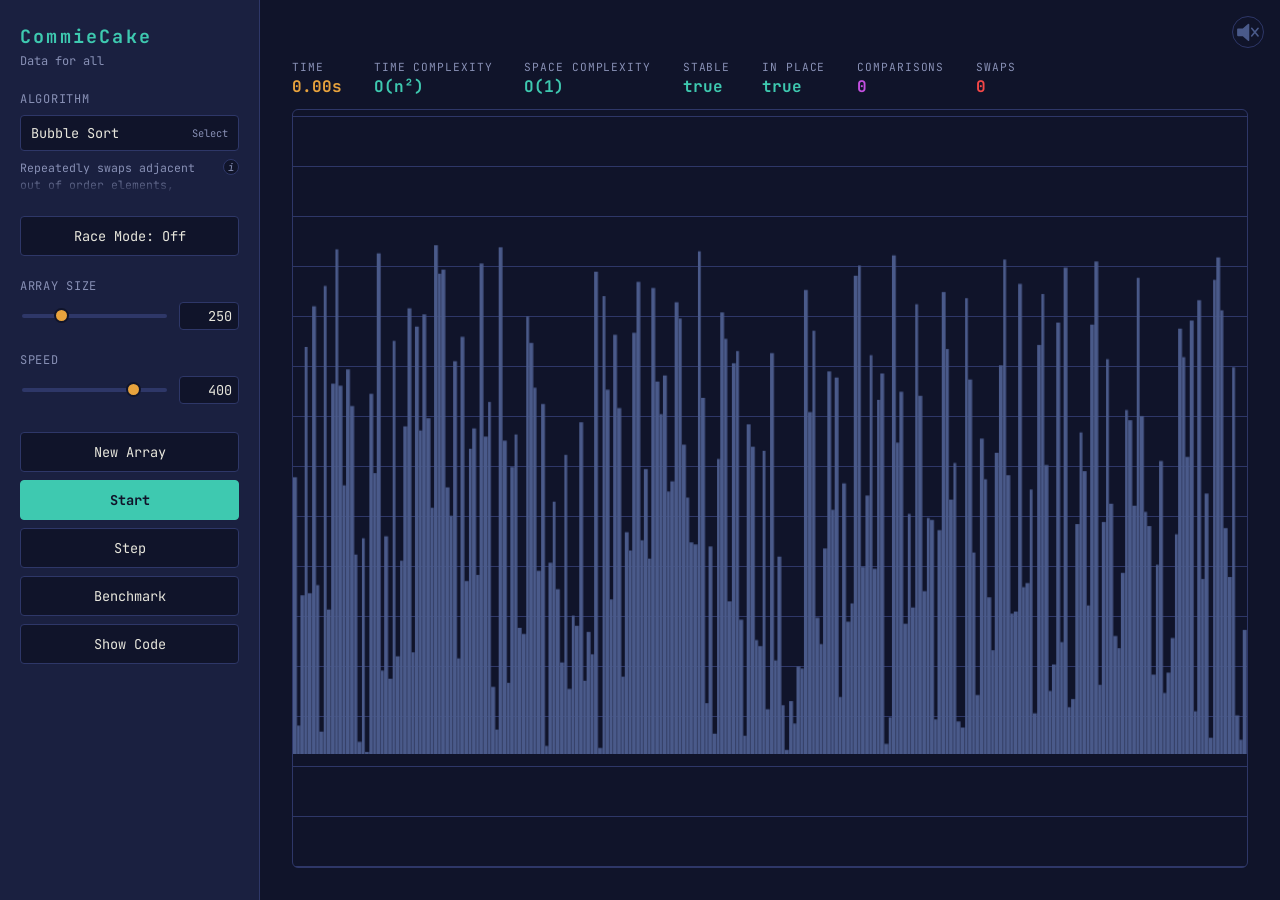
==== commit 26cd48f3: "v1.4.2 - added space complexity, stability, and inplace as stats for each algorithm" ====
--- a/public/index.html
+++ b/public/index.html
@@ -106,8 +106,20 @@
                                 <span id="timer-value" class="stat-value stat-value-timer">0.00s</span>
                             </div>
                             <div class="stat">
-                                <span class="stat-label">Complexity</span>
-                                <span id="complexity-value" class="stat-value stat-value-complexity">-</span>
+                                <span class="stat-label">Time Complexity</span>
+                                <span id="time-complexity-value" class="stat-value stat-value-time-complexity">-</span>
+                            </div>
+                            <div class="stat">
+                                <span class="stat-label">Space Complexity</span>
+                                <span id="space-complexity-value" class="stat-value stat-value-space-complexity">-</span>
+                            </div>
+                            <div class="stat">
+                                <span class="stat-label">Stable</span>
+                                <span id="stable-value" class="stat-value stat-value-stable">-</span>
+                            </div>
+                            <div class="stat">
+                                <span class="stat-label">In Place</span>
+                                <span id="in-place-value" class="stat-value stat-value-in-place">-</span>
                             </div>
                             <div class="stat">
                                 <span class="stat-label">Comparisons</span>
@@ -136,8 +148,20 @@
                                 <span id="timer-value-b" class="stat-value stat-value-timer">0.00s</span>
                             </div>
                             <div class="stat">
-                                <span class="stat-label">Complexity</span>
-                                <span id="complexity-value-b" class="stat-value stat-value-complexity">-</span>
+                                <span class="stat-label">Time Complexity</span>
+                                <span id="time-complexity-value-b" class="stat-value stat-value-time-complexity">-</span>
+                            </div>
+                            <div class="stat">
+                                <span class="stat-label">Space Complexity</span>
+                                <span id="space-complexity-value-b" class="stat-value stat-value-space-complexity">-</span>
+                            </div>
+                            <div class="stat">
+                                <span class="stat-label">Stable</span>
+                                <span id="stable-value-b" class="stat-value stat-value-stable">-</span>
+                            </div>
+                            <div class="stat">
+                                <span class="stat-label">In Place</span>
+                                <span id="in-place-value-b" class="stat-value stat-value-in-place">-</span>
                             </div>
                             <div class="stat">
                                 <span class="stat-label">Comparisons</span>
--- a/public/css/canvas.css
+++ b/public/css/canvas.css
@@ -57,7 +57,19 @@
     color: var(--amber);
 }
 
-.stat-value-complexity {
+.stat-value-time-complexity {
+    color: var(--teal);
+}
+
+.stat-value-space-complexity {
+    color: var(--teal);
+}
+
+.stat-value-stable {
+    color: var(--teal);
+}
+
+.stat-value-in-place {
     color: var(--teal);
 }
 
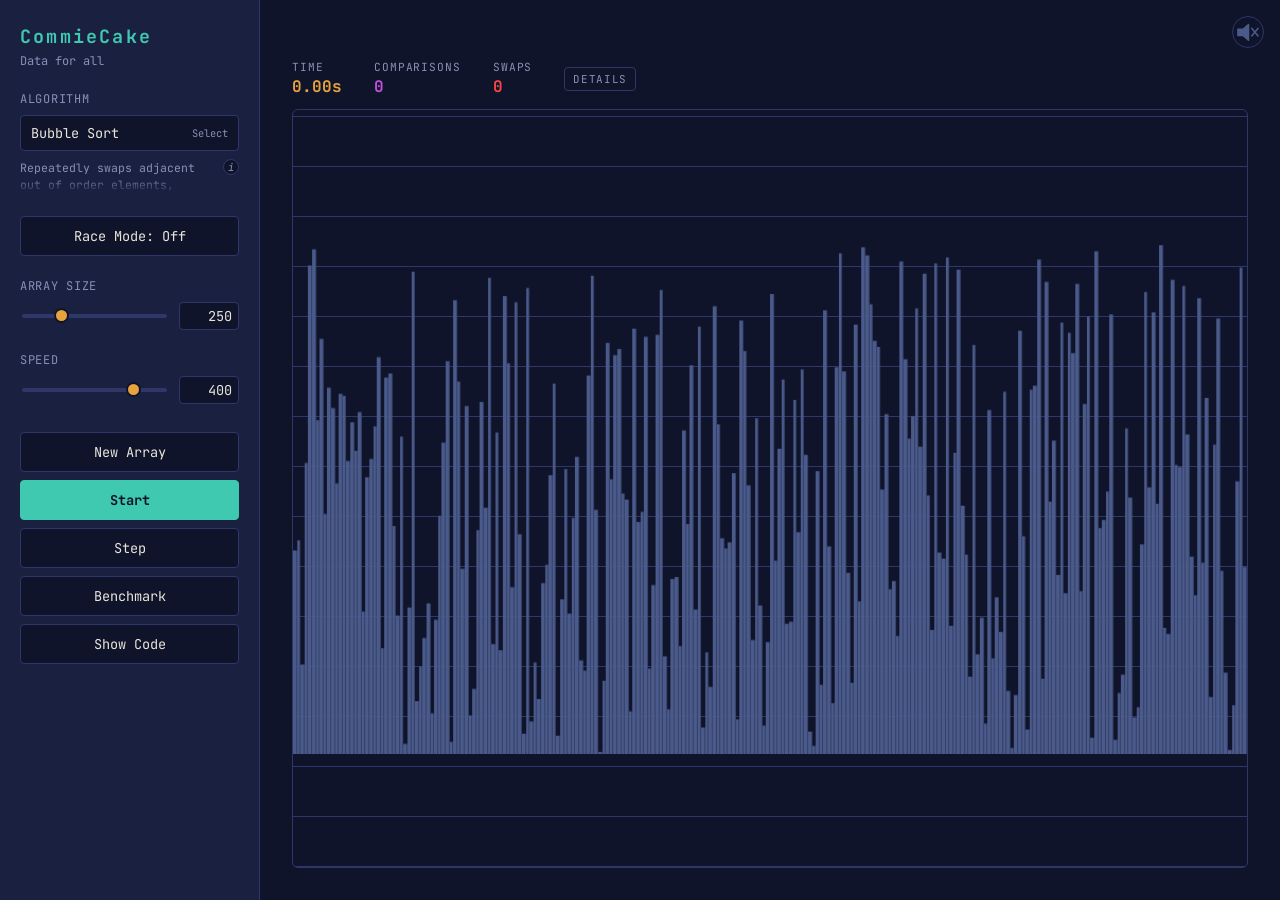
==== commit 65ac75ab: "v1.4.4 - moved static details into details popup" ====
--- a/public/index.html
+++ b/public/index.html
@@ -106,28 +106,43 @@
                                 <span id="timer-value" class="stat-value stat-value-timer">0.00s</span>
                             </div>
                             <div class="stat">
-                                <span class="stat-label">Time Complexity</span>
-                                <span id="time-complexity-value" class="stat-value stat-value-time-complexity">-</span>
-                            </div>
-                            <div class="stat">
-                                <span class="stat-label">Space Complexity</span>
-                                <span id="space-complexity-value" class="stat-value stat-value-space-complexity">-</span>
-                            </div>
-                            <div class="stat">
-                                <span class="stat-label">Stable</span>
-                                <span id="stable-value" class="stat-value stat-value-stable">-</span>
-                            </div>
-                            <div class="stat">
-                                <span class="stat-label">In Place</span>
-                                <span id="in-place-value" class="stat-value stat-value-in-place">-</span>
-                            </div>
-                            <div class="stat">
                                 <span class="stat-label">Comparisons</span>
                                 <span id="comparisons-value" class="stat-value stat-value-comparisons">0</span>
                             </div>
                             <div class="stat">
                                 <span class="stat-label">Swaps</span>
                                 <span id="swaps-value" class="stat-value stat-value-swaps">0</span>
+                            </div>
+
+                            <div class="stats-details" id="stats-details-a">
+                                <button 
+                                    type="button" 
+                                    id="stats-details-btn" 
+                                    class="stats-details-btn"
+                                    aria-label="Show Algorithm Details"
+                                    aria-expanded="false"
+                                    aria-controls="stats-details-popup"
+                                >
+                                    Details
+                                </button>
+                                <div id="stats-details-popup" class="stats-details-popup" role="tooltip">
+                                    <div class="stat">
+                                        <span class="stat-label">Time Complexity</span>
+                                        <span id="time-complexity-value" class="stat-value stat-value-time-complexity">-</span>
+                                    </div>
+                                    <div class="stat">
+                                        <span class="stat-label">Space Complexity</span>
+                                        <span id="space-complexity-value" class="stat-value stat-value-space-complexity">-</span>
+                                    </div>
+                                    <div class="stat">
+                                        <span class="stat-label">Stable</span>
+                                        <span id="stable-value" class="stat-value stat-value-stable">-</span>
+                                    </div>
+                                    <div class="stat">
+                                        <span class="stat-label">In Place</span>
+                                        <span id="in-place-value" class="stat-value stat-value-in-place">-</span>
+                                    </div>
+                                </div>
                             </div>
                         </div>
 
@@ -148,28 +163,43 @@
                                 <span id="timer-value-b" class="stat-value stat-value-timer">0.00s</span>
                             </div>
                             <div class="stat">
-                                <span class="stat-label">Time Complexity</span>
-                                <span id="time-complexity-value-b" class="stat-value stat-value-time-complexity">-</span>
-                            </div>
-                            <div class="stat">
-                                <span class="stat-label">Space Complexity</span>
-                                <span id="space-complexity-value-b" class="stat-value stat-value-space-complexity">-</span>
-                            </div>
-                            <div class="stat">
-                                <span class="stat-label">Stable</span>
-                                <span id="stable-value-b" class="stat-value stat-value-stable">-</span>
-                            </div>
-                            <div class="stat">
-                                <span class="stat-label">In Place</span>
-                                <span id="in-place-value-b" class="stat-value stat-value-in-place">-</span>
-                            </div>
-                            <div class="stat">
                                 <span class="stat-label">Comparisons</span>
                                 <span id="comparisons-value-b" class="stat-value stat-value-comparisons">0</span>
                             </div>
                             <div class="stat">
                                 <span class="stat-label">Swaps</span>
                                 <span id="swaps-value-b" class="stat-value stat-value-swaps">0</span>
+                            </div>
+
+                            <div class="stats-details" id="stats-details-b">
+                                <button 
+                                    type="button" 
+                                    id="stats-details-btn-b" 
+                                    class="stats-details-btn"
+                                    aria-label="Show Algorithm Details"
+                                    aria-expanded="false"
+                                    aria-controls="stats-details-popup-b"
+                                >
+                                    Details
+                                </button>
+                                <div id="stats-details-popup-b" class="stats-details-popup" role="tooltip">
+                                    <div class="stat">
+                                        <span class="stat-label">Time Complexity</span>
+                                        <span id="time-complexity-value-b" class="stat-value stat-value-time-complexity">-</span>
+                                    </div>
+                                    <div class="stat">
+                                        <span class="stat-label">Space Complexity</span>
+                                        <span id="space-complexity-value-b" class="stat-value stat-value-space-complexity">-</span>
+                                    </div>
+                                    <div class="stat">
+                                        <span class="stat-label">Stable</span>
+                                        <span id="stable-value-b" class="stat-value stat-value-stable">-</span>
+                                    </div>
+                                    <div class="stat">
+                                        <span class="stat-label">In Place</span>
+                                        <span id="in-place-value-b" class="stat-value stat-value-in-place">-</span>
+                                    </div>
+                                </div>
                             </div>
                         </div>
 
--- a/public/css/canvas.css
+++ b/public/css/canvas.css
@@ -79,6 +79,58 @@
 
 .stat-value-swaps {
   color: var(--red);
+}
+
+/* --- stats details popup --- */
+
+.stats-details {
+    position: relative;
+    display: flex;
+    align-items: center;
+}
+
+.stats-details-btn {
+    font: inherit;
+    font-size: 0.68rem;
+    text-transform: uppercase;
+    letter-spacing: 0.06em;
+    padding: 4px 8px;
+    border-radius: 4px;
+    border: 1px solid var(--panel-border);
+    background: var(--bg);
+    color: var(--text-dim);
+    cursor: pointer;
+    transition: border-color 0.15s ease, color 0.15s ease;
+}
+
+.stats-details-btn:hover,
+.stats-details-btn:focus-visible {
+    border-color: var(--teal);
+    color: var(--teal);
+    outline: none;
+}
+
+.stats-details-popup {
+    position: fixed;
+    z-index: 20;
+    display: flex;
+    flex-direction: column;
+    gap: 10px;
+    min-width: 160px;
+    background: var(--bg);
+    border: 1px solid var(--panel-border);
+    border-radius: 6px;
+    padding: 12px 14px;
+    opacity: 0;
+    pointer-events: none;
+    transform: translateY(-4px);
+    transition: opacity 0.12s ease, transform 0.12s ease;
+}
+
+.stats-details-popup.open {
+    opacity: 1;
+    pointer-events: auto;
+    transform: translateY(0);
 }
 
 /* --- race tracks --- */
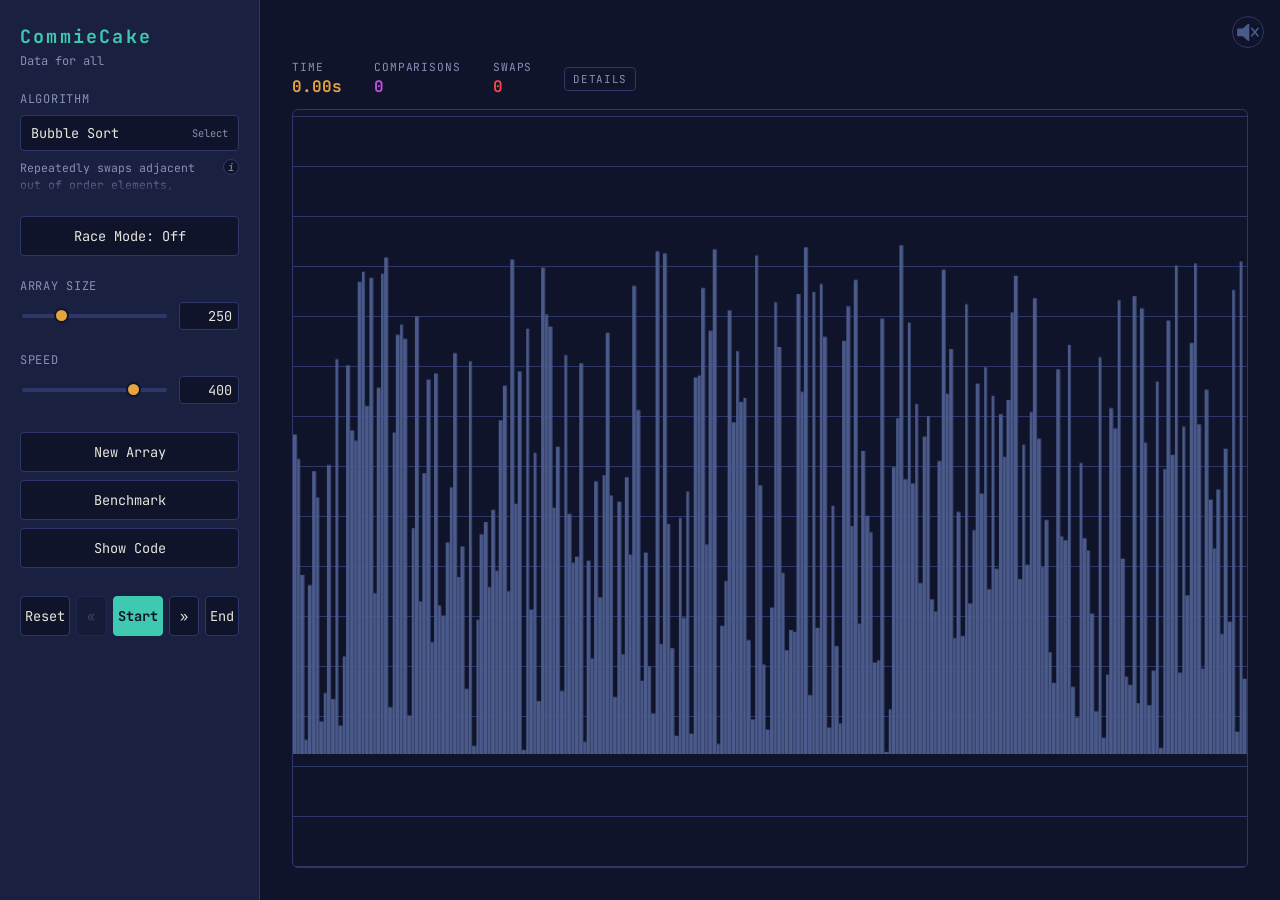
==== commit 942a682c: "added timeline control buttons and move them to a new row in sidebar" ====
--- a/public/index.html
+++ b/public/index.html
@@ -84,10 +84,16 @@
 
                 <div class="button-row">
                     <button id="new-array-btn">New Array</button>
-                    <button id="play-pause-btn" class="primary">Start</button>
-                    <button id="step-btn">Step</button>
                     <button id="benchmark-btn">Benchmark</button>
                     <button id="code-btn">Show Code</button>
+                </div>
+
+                <div class="timeline-controls" id="timeline-controls">
+                    <button type="button" id="reset-btn" title="Reset to Start">Reset</button>
+                    <button type="button" id="step-back-btn" title="Step Backward">&laquo;</button>
+                    <button type="button" id="play-pause-btn" class="primary">Start</button>
+                    <button type="button" id="step-forward-btn" title="Step Forward">&raquo;</button>
+                    <button type="button" id="jump-end-btn" title="Jump to End">End</button>
                 </div>
             </aside>
 
--- a/public/css/sidebar.css
+++ b/public/css/sidebar.css
@@ -198,6 +198,25 @@
     color: var(--teal);
 }
 
+/* --- timeline controls --- */
+
+.timeline-controls {
+    display: flex;
+    align-items: stretch;
+    gap: 6px;
+    margin-top: 6px;
+}
+
+.timeline-controls button {
+    flex: 1;
+    padding: 10px 4px;
+    font-size: 0.85rem;
+}
+
+.timeline-controls #play-pause-btn {
+    flex: 1.6;
+}
+
 /* --- media queries --- */
 
 @media (max-width: 860px) {
@@ -216,7 +235,7 @@
         gap: 8px;
     }
 
-    .button-row #play-pause-btn {
+    /* .button-row #play-pause-btn {
         grid-column: span 2;
         order: -1;
     }
@@ -224,7 +243,7 @@
     .button-row #new-array-btn { order: 1; }
     .button-row #step-btn { order: 2; }
     .button-row #benchmark-btn { order: 3; }
-    .button-row #code-btn { order: 4; }
+    .button-row #code-btn { order: 4; } */
 }
 
 @media (max-width: 480px) {
@@ -236,4 +255,9 @@
         width: 52px;
         font-size: 0.78rem;
     }
-}
+
+    .timeline-controls button {
+        font-size: 0.72rem;
+        padding: 8px 2px;
+    }
+}
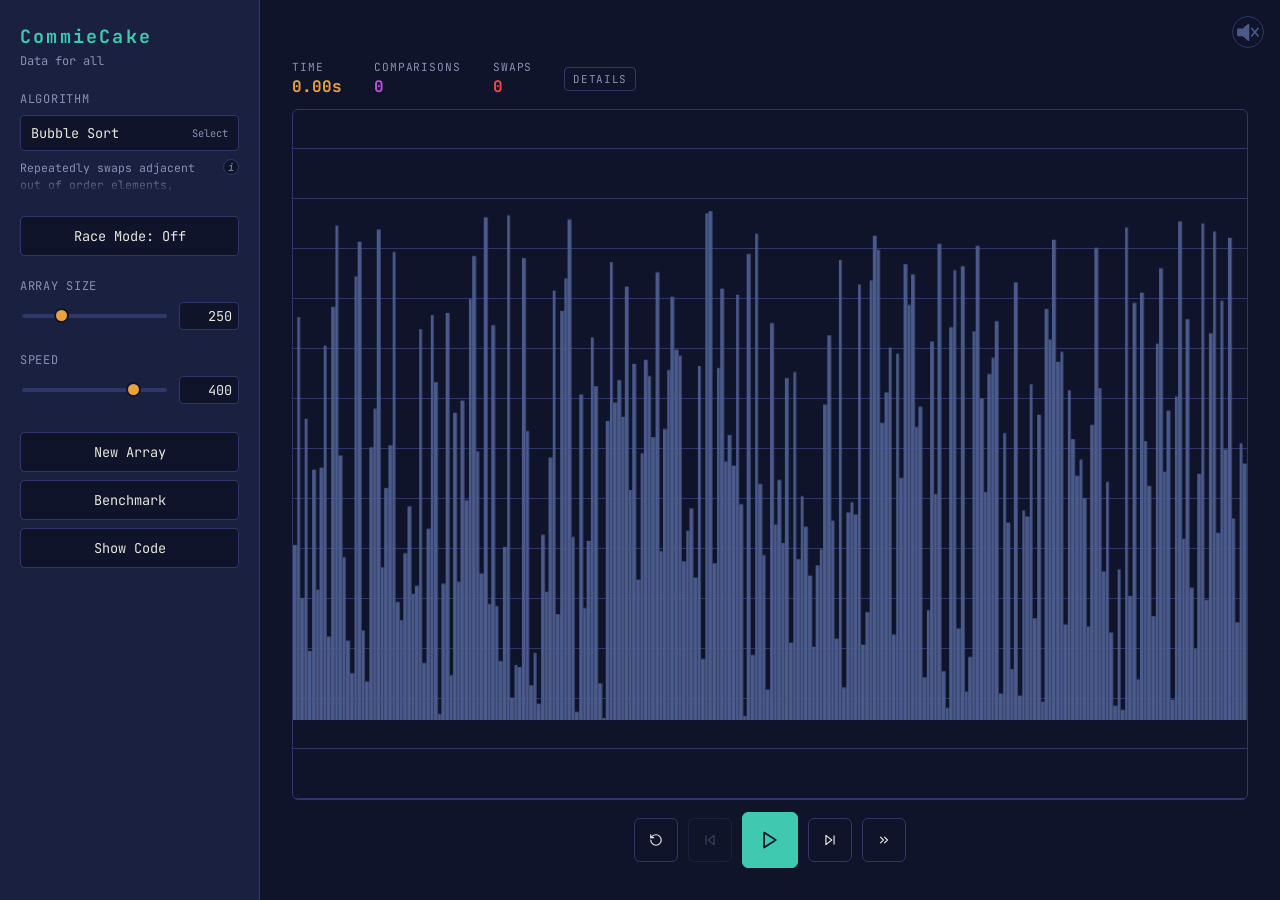
==== commit da880039: "move timeline controls to <main> aread from <aside> under graph" ====
--- a/public/index.html
+++ b/public/index.html
@@ -87,14 +87,6 @@
                     <button id="benchmark-btn">Benchmark</button>
                     <button id="code-btn">Show Code</button>
                 </div>
-
-                <div class="timeline-controls" id="timeline-controls">
-                    <button type="button" id="reset-btn" title="Reset to Start">Reset</button>
-                    <button type="button" id="step-back-btn" title="Step Backward">&laquo;</button>
-                    <button type="button" id="play-pause-btn" class="primary">Start</button>
-                    <button type="button" id="step-forward-btn" title="Step Forward">&raquo;</button>
-                    <button type="button" id="jump-end-btn" title="Jump to End">End</button>
-                </div>
             </aside>
 
             <main>
@@ -217,6 +209,26 @@
                             </div>
                         </div>
                     </div>
+                </div>
+                
+                <div class="timeline-controls" id="timeline-controls">
+                    <button type="button" id="reset-btn" class="timeline-btn" aria-label="Reset to start" title="Reset">
+                        <!-- you dont even understand how look it took me to make this stupid icon -->
+                        <svg viewBox="0 0 24 24"><path d="M3 12a9 9 0 1 0 9-9 9.75 9.75 0 0 0-6.74 2.74L3 8"></path><path d="M3 3v5h5"></path></svg>
+                    </button>
+                    <button type="button" id="step-back-btn" class="timeline-btn" aria-label="Step backward" title="Step back">
+                        <svg viewBox="0 0 24 24"><polygon points="19 20 9 12 19 4 19 20"></polygon><line x1="5" y1="19" x2="5" y2="5"></line></svg>
+                    </button>
+                    <button type="button" id="play-pause-btn" class="timeline-btn" aria-label="Play">
+                        <svg class="icon-play" viewBox="0 0 24 24"><polygon points="5 3 19 12 5 21 5 3"></polygon></svg>
+                        <svg class="icon-pause" viewBox="0 0 24 24"><rect x="6" y="4" width="4" height="16"></rect><rect x="14" y="4" width="4" height="16"></rect></svg>
+                    </button>
+                    <button type="button" id="step-forward-btn" class="timeline-btn" aria-label="Step forward" title="Step forward">
+                        <svg viewBox="0 0 24 24"><polygon points="5 4 15 12 5 20 5 4"></polygon><line x1="19" y1="5" x2="19" y2="19"></line></svg>
+                    </button>
+                    <button type="button" id="jump-end-btn" class="timeline-btn" aria-label="Jump to end" title="Jump to end">
+                        <svg viewBox="0 0 24 24"><polyline points="13 17 18 12 13 7"></polyline><polyline points="6 17 11 12 6 7"></polyline></svg>
+                    </button>
                 </div>
             </main>
         </div>
--- a/public/css/sidebar.css
+++ b/public/css/sidebar.css
@@ -198,25 +198,6 @@
     color: var(--teal);
 }
 
-/* --- timeline controls --- */
-
-.timeline-controls {
-    display: flex;
-    align-items: stretch;
-    gap: 6px;
-    margin-top: 6px;
-}
-
-.timeline-controls button {
-    flex: 1;
-    padding: 10px 4px;
-    font-size: 0.85rem;
-}
-
-.timeline-controls #play-pause-btn {
-    flex: 1.6;
-}
-
 /* --- media queries --- */
 
 @media (max-width: 860px) {
--- a/public/css/canvas.css
+++ b/public/css/canvas.css
@@ -11,6 +11,7 @@
     min-width: 0;
     height: 100%;
     overflow-y: auto;
+    overflow-x: hidden;
 }
 
 canvas {
@@ -171,7 +172,7 @@
     min-height: 0;
     display: flex;
     align-items: stretch;
-    justify-content: flex-start;
+    justify-content: center;
 }
 
 .canvas-frame {
@@ -298,6 +299,82 @@
     display: block;
 }
 
+/* --- timeline controls --- */
+
+.timeline-controls {
+    display: flex;
+    align-items: center;
+    justify-content: center;
+    gap: 10px;
+    width: 100%;
+    max-width: 1100px;
+    flex-shrink: 0;
+    transition: transform 0.15s ease;
+}
+
+.timeline-btn {
+    display: inline-flex;
+    align-items: center;
+    justify-content: center;
+    width: 44px;
+    height: 44px;
+    border-radius: 6px;
+    border: 1px solid var(--panel-border);
+    background: var(--bg);
+    color: var(--text);
+    cursor: pointer;
+    transition: border-color 0.15s ease, color 0.15s ease, background 0.15s ease;
+}
+
+.timeline-btn svg {
+    width: 20px;
+    height: 20px;
+    stroke: currentColor;
+    fill: none;
+    stroke-width: 2;
+    stroke-linecap: round;
+    stroke-linejoin: round;
+}
+
+.timeline-btn:hover,
+.timeline-btn:focus-visible {
+    border-color: var(--teal);
+    color: var(--teal);
+    outline: none;
+}
+
+.timeline-btn:disabled {
+    opacity: 0.35;
+    cursor: not-allowed;
+    border-color: var(--panel-border);
+    color: var(--text-dim);
+}
+
+#play-pause-btn.timeline-btn {
+    width: 56px;
+    height: 56px;
+    background: var(--teal);
+    border-color: var(--teal);
+    color: var(--bg);
+}
+
+#play-pause-btn.timeline-btn:hover {
+    background: transparent;
+    color: var(--teal);
+}
+
+#play-pause-btn .icon-pause {
+    display: none;
+}
+
+#play-pause-btn.is-playing .icon-play {
+    display: none;
+}
+
+#play-pause-btn.is-playing .icon-pause {
+    display: block;
+}
+
 /* --- media queries --- */
 
 @media (max-width: 860px) {
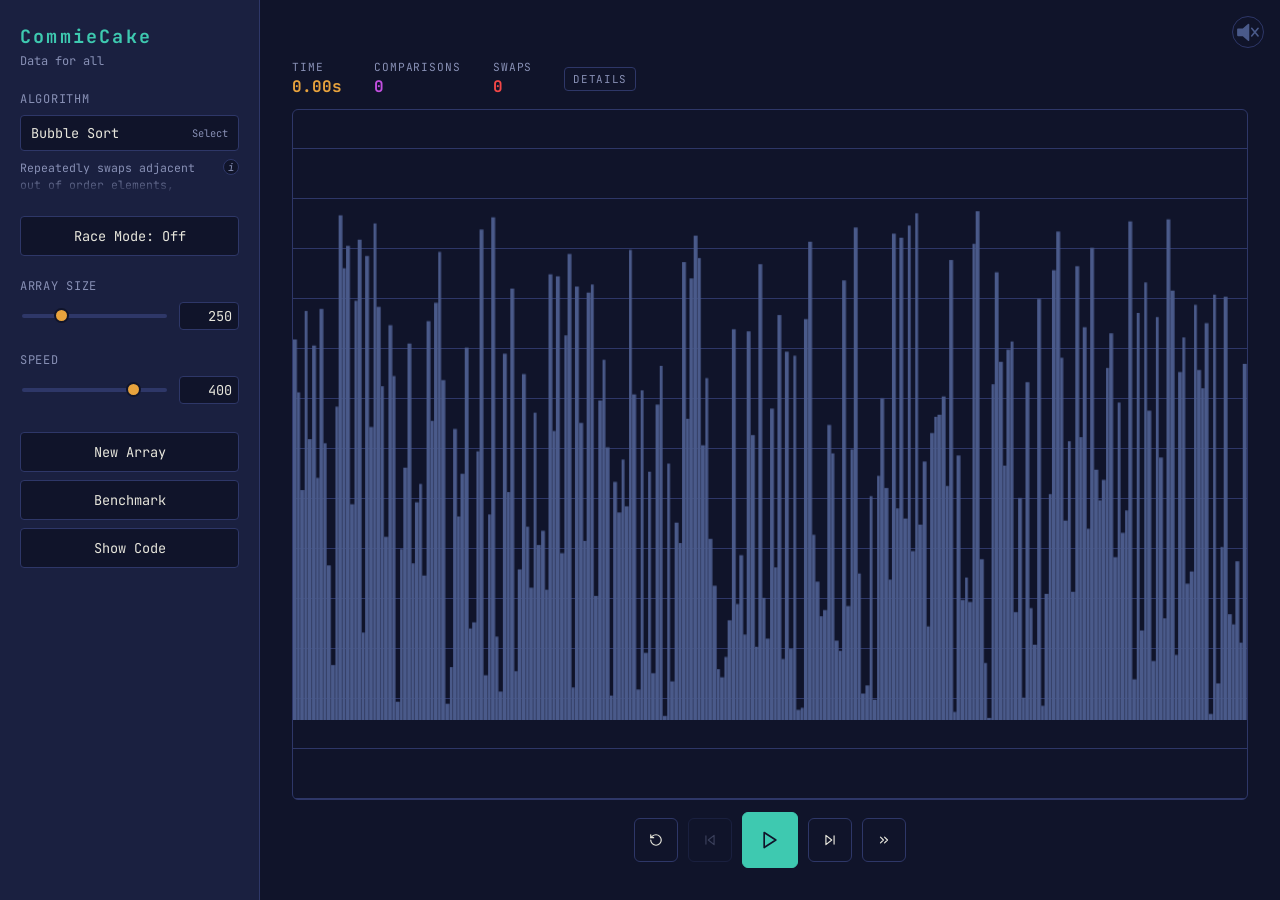
==== commit 46b855bd: "split up canvas.css into subfiles" ====
--- a/public/index.html
+++ b/public/index.html
@@ -7,6 +7,9 @@
         <link rel="icon" href="assets/icons/commiecake.ico" />
         <link rel="stylesheet" href="css/base.css">
         <link rel="stylesheet" href="css/sidebar.css">
+        <link rel="stylesheet" href="css/stats-panel.css">
+        <link rel="stylesheet" href="css/race-tracks.css">
+        <link rel="stylesheet" href="css/timeline-controls.css">
         <link rel="stylesheet" href="css/canvas.css">
         <link rel="stylesheet" href="css/command-palette.css">
         <link rel="stylesheet" href="css/code-panel.css">
--- a/public/css/stats-panel.css
+++ b/public/css/stats-panel.css
@@ -0,0 +1,51 @@
+/* --- stats details popup --- */
+
+.stats-details {
+    position: relative;
+    display: flex;
+    align-items: center;
+}
+
+.stats-details-btn {
+    font: inherit;
+    font-size: 0.68rem;
+    text-transform: uppercase;
+    letter-spacing: 0.06em;
+    padding: 4px 8px;
+    border-radius: 4px;
+    border: 1px solid var(--panel-border);
+    background: var(--bg);
+    color: var(--text-dim);
+    cursor: pointer;
+    transition: border-color 0.15s ease, color 0.15s ease;
+}
+
+.stats-details-btn:hover,
+.stats-details-btn:focus-visible {
+    border-color: var(--teal);
+    color: var(--teal);
+    outline: none;
+}
+
+.stats-details-popup {
+    position: fixed;
+    z-index: 20;
+    display: flex;
+    flex-direction: column;
+    gap: 10px;
+    min-width: 160px;
+    background: var(--bg);
+    border: 1px solid var(--panel-border);
+    border-radius: 6px;
+    padding: 12px 14px;
+    opacity: 0;
+    pointer-events: none;
+    transform: translateY(-4px);
+    transition: opacity 0.12s ease, transform 0.12s ease;
+}
+
+.stats-details-popup.open {
+    opacity: 1;
+    pointer-events: auto;
+    transform: translateY(0);
+}
--- a/public/css/race-tracks.css
+++ b/public/css/race-tracks.css
@@ -0,0 +1,164 @@
+/* --- race tracks --- */
+
+.race-tracks {
+    display: flex;
+    flex-direction: column;
+    flex: 1;
+    min-height: 0;
+    gap: 20px;
+    width: 100%;
+    max-width: 1100px;
+}
+
+.track-row {
+    display: flex;
+    flex-direction: column;
+    flex: 1;
+    min-height: 0;
+    gap: 12px;
+}
+
+.track-row.hidden {
+    display: none;
+}
+
+.track-stats {
+    display: flex;
+    flex-direction: row;
+    flex-wrap: wrap;
+    gap: 12px 32px;
+}
+
+.canvas-wrapper {
+    position: relative;
+    flex: 1;
+    min-width: 0;
+    min-height: 0;
+    display: flex;
+    align-items: stretch;
+    justify-content: center;
+}
+
+.canvas-frame {
+    position: relative;
+    min-width: 0;
+    max-width: 100%;
+    line-height: 0;
+}
+
+.canvas-wrapper canvas {
+    display: block;
+    width: auto;
+    height: 100%;
+    max-width: 100%;
+    object-fit: contain;
+    margin: 0;
+}
+
+.canvas-wrapper.hidden {
+    display: none;
+}
+
+.canvas-label {
+    position: absolute;
+    top: 8px;
+    left: 8px;
+    z-index: 5;
+    background: rgba(16, 20, 42, 0.85);
+    color: var(--teal);
+    font-size: 0.68rem;
+    font-weight: 700;
+    line-height: 1.4;
+    padding: 3px 8px;
+    border-radius: 4px;
+    border: 1px solid var(--panel-border);
+    pointer-events: none;
+    display: none;
+}
+
+.race-banner {
+    margin: 0;
+    text-align: center;
+    font-size: 0.85rem;
+    font-weight: 700;
+    color: var(--amber);
+    min-height: 1.2em;
+    opacity: 0;
+    transition: opacity 0.2s ease;
+}
+
+.race-banner.visible {
+    opacity: 1;
+}
+
+#race-toggle-btn.active {
+    border-color: var(--amber);
+    color: var(--amber);
+}
+
+.winner-badge {
+    position: absolute;
+    top: 8px;
+    right: 8px;
+    z-index: 6;
+    background: rgba(16, 20, 42, 0.9);
+    color: var(--amber);
+    font-size: 0.72rem;
+    font-weight: 700;
+    line-height: 1.4;
+    padding: 4px 10px;
+    border-radius: 4px;
+    border: 1px solid var(--amber);
+    pointer-events: none;
+    display: none;
+}
+
+.winner-badge.visible {
+    display: block;
+}
+
+/* --- race mode layout --- */
+
+#app.racing main {
+    padding-right: 16px;
+}
+
+#app.racing .race-tracks {
+    max-width: none;
+    width: 100%;
+    gap: 12px;
+}
+
+#app.racing .track-row {
+    flex-direction: row;
+    align-items: stretch;
+    gap: 16px;
+}
+
+#app.racing .track-stats {
+    flex-direction: column;
+    justify-content: center;
+    flex-wrap: nowrap;
+    width: 220px;
+    flex-shrink: 0;
+    gap: 12px;
+}
+
+#app.racing .stat {
+    flex-direction: row;
+    align-items: baseline;
+    gap: 6px;
+    flex-wrap: wrap;
+}
+
+#app.racing .stat-value {
+    white-space: normal;
+}
+
+#app.racing .canvas-wrapper {
+    justify-content: flex-end;
+}
+
+#app.racing .canvas-label {
+    display: block;
+}
--- a/public/css/timeline-controls.css
+++ b/public/css/timeline-controls.css
@@ -0,0 +1,75 @@
+/* --- timeline controls --- */
+
+.timeline-controls {
+    display: flex;
+    align-items: center;
+    justify-content: center;
+    gap: 10px;
+    width: 100%;
+    max-width: 1100px;
+    flex-shrink: 0;
+    transition: transform 0.15s ease;
+}
+
+.timeline-btn {
+    display: inline-flex;
+    align-items: center;
+    justify-content: center;
+    width: 44px;
+    height: 44px;
+    border-radius: 6px;
+    border: 1px solid var(--panel-border);
+    background: var(--bg);
+    color: var(--text);
+    cursor: pointer;
+    transition: border-color 0.15s ease, color 0.15s ease, background 0.15s ease;
+}
+
+.timeline-btn svg {
+    width: 20px;
+    height: 20px;
+    stroke: currentColor;
+    fill: none;
+    stroke-width: 2;
+    stroke-linecap: round;
+    stroke-linejoin: round;
+}
+
+.timeline-btn:hover,
+.timeline-btn:focus-visible {
+    border-color: var(--teal);
+    color: var(--teal);
+    outline: none;
+}
+
+.timeline-btn:disabled {
+    opacity: 0.35;
+    cursor: not-allowed;
+    border-color: var(--panel-border);
+    color: var(--text-dim);
+}
+
+#play-pause-btn.timeline-btn {
+    width: 56px;
+    height: 56px;
+    background: var(--teal);
+    border-color: var(--teal);
+    color: var(--bg);
+}
+
+#play-pause-btn.timeline-btn:hover {
+    background: transparent;
+    color: var(--teal);
+}
+
+#play-pause-btn .icon-pause {
+    display: none;
+}
+
+#play-pause-btn.is-playing .icon-play {
+    display: none;
+}
+
+#play-pause-btn.is-playing .icon-pause {
+    display: block;
+}
--- a/public/css/canvas.css
+++ b/public/css/canvas.css
@@ -82,299 +82,6 @@
   color: var(--red);
 }
 
-/* --- stats details popup --- */
-
-.stats-details {
-    position: relative;
-    display: flex;
-    align-items: center;
-}
-
-.stats-details-btn {
-    font: inherit;
-    font-size: 0.68rem;
-    text-transform: uppercase;
-    letter-spacing: 0.06em;
-    padding: 4px 8px;
-    border-radius: 4px;
-    border: 1px solid var(--panel-border);
-    background: var(--bg);
-    color: var(--text-dim);
-    cursor: pointer;
-    transition: border-color 0.15s ease, color 0.15s ease;
-}
-
-.stats-details-btn:hover,
-.stats-details-btn:focus-visible {
-    border-color: var(--teal);
-    color: var(--teal);
-    outline: none;
-}
-
-.stats-details-popup {
-    position: fixed;
-    z-index: 20;
-    display: flex;
-    flex-direction: column;
-    gap: 10px;
-    min-width: 160px;
-    background: var(--bg);
-    border: 1px solid var(--panel-border);
-    border-radius: 6px;
-    padding: 12px 14px;
-    opacity: 0;
-    pointer-events: none;
-    transform: translateY(-4px);
-    transition: opacity 0.12s ease, transform 0.12s ease;
-}
-
-.stats-details-popup.open {
-    opacity: 1;
-    pointer-events: auto;
-    transform: translateY(0);
-}
-
-/* --- race tracks --- */
-
-.race-tracks {
-    display: flex;
-    flex-direction: column;
-    flex: 1;
-    min-height: 0;
-    gap: 20px;
-    width: 100%;
-    max-width: 1100px;
-}
-
-.track-row {
-    display: flex;
-    flex-direction: column;
-    flex: 1;
-    min-height: 0;
-    gap: 12px;
-}
-
-.track-row.hidden {
-    display: none;
-}
-
-.track-stats {
-    display: flex;
-    flex-direction: row;
-    flex-wrap: wrap;
-    gap: 12px 32px;
-}
-
-.canvas-wrapper {
-    position: relative;
-    flex: 1;
-    min-width: 0;
-    min-height: 0;
-    display: flex;
-    align-items: stretch;
-    justify-content: center;
-}
-
-.canvas-frame {
-    position: relative;
-    min-width: 0;
-    max-width: 100%;
-    line-height: 0;
-}
-
-.canvas-wrapper canvas {
-    display: block;
-    width: auto;
-    height: 100%;
-    max-width: 100%;
-    object-fit: contain;
-    margin: 0;
-}
-
-.canvas-wrapper.hidden {
-    display: none;
-}
-
-.canvas-label {
-    position: absolute;
-    top: 8px;
-    left: 8px;
-    z-index: 5;
-    background: rgba(16, 20, 42, 0.85);
-    color: var(--teal);
-    font-size: 0.68rem;
-    font-weight: 700;
-    line-height: 1.4;
-    padding: 3px 8px;
-    border-radius: 4px;
-    border: 1px solid var(--panel-border);
-    pointer-events: none;
-    display: none;
-}
-
-.race-banner {
-    margin: 0;
-    text-align: center;
-    font-size: 0.85rem;
-    font-weight: 700;
-    color: var(--amber);
-    min-height: 1.2em;
-    opacity: 0;
-    transition: opacity 0.2s ease;
-}
-
-.race-banner.visible {
-    opacity: 1;
-}
-
-#race-toggle-btn.active {
-    border-color: var(--amber);
-    color: var(--amber);
-}
-
-.winner-badge {
-    position: absolute;
-    top: 8px;
-    right: 8px;
-    z-index: 6;
-    background: rgba(16, 20, 42, 0.9);
-    color: var(--amber);
-    font-size: 0.72rem;
-    font-weight: 700;
-    line-height: 1.4;
-    padding: 4px 10px;
-    border-radius: 4px;
-    border: 1px solid var(--amber);
-    pointer-events: none;
-    display: none;
-}
-
-.winner-badge.visible {
-    display: block;
-}
-
-/* --- race mode layout --- */
-
-#app.racing main {
-    padding-right: 16px;
-}
-
-#app.racing .race-tracks {
-    max-width: none;
-    width: 100%;
-    gap: 12px;
-}
-
-#app.racing .track-row {
-    flex-direction: row;
-    align-items: stretch;
-    gap: 16px;
-}
-
-#app.racing .track-stats {
-    flex-direction: column;
-    justify-content: center;
-    flex-wrap: nowrap;
-    width: 220px;
-    flex-shrink: 0;
-    gap: 12px;
-}
-
-#app.racing .stat {
-    flex-direction: row;
-    align-items: baseline;
-    gap: 6px;
-    flex-wrap: wrap;
-}
-
-#app.racing .stat-value {
-    white-space: normal;
-}
-
-#app.racing .canvas-wrapper {
-    justify-content: flex-end;
-}
-
-#app.racing .canvas-label {
-    display: block;
-}
-
-/* --- timeline controls --- */
-
-.timeline-controls {
-    display: flex;
-    align-items: center;
-    justify-content: center;
-    gap: 10px;
-    width: 100%;
-    max-width: 1100px;
-    flex-shrink: 0;
-    transition: transform 0.15s ease;
-}
-
-.timeline-btn {
-    display: inline-flex;
-    align-items: center;
-    justify-content: center;
-    width: 44px;
-    height: 44px;
-    border-radius: 6px;
-    border: 1px solid var(--panel-border);
-    background: var(--bg);
-    color: var(--text);
-    cursor: pointer;
-    transition: border-color 0.15s ease, color 0.15s ease, background 0.15s ease;
-}
-
-.timeline-btn svg {
-    width: 20px;
-    height: 20px;
-    stroke: currentColor;
-    fill: none;
-    stroke-width: 2;
-    stroke-linecap: round;
-    stroke-linejoin: round;
-}
-
-.timeline-btn:hover,
-.timeline-btn:focus-visible {
-    border-color: var(--teal);
-    color: var(--teal);
-    outline: none;
-}
-
-.timeline-btn:disabled {
-    opacity: 0.35;
-    cursor: not-allowed;
-    border-color: var(--panel-border);
-    color: var(--text-dim);
-}
-
-#play-pause-btn.timeline-btn {
-    width: 56px;
-    height: 56px;
-    background: var(--teal);
-    border-color: var(--teal);
-    color: var(--bg);
-}
-
-#play-pause-btn.timeline-btn:hover {
-    background: transparent;
-    color: var(--teal);
-}
-
-#play-pause-btn .icon-pause {
-    display: none;
-}
-
-#play-pause-btn.is-playing .icon-play {
-    display: none;
-}
-
-#play-pause-btn.is-playing .icon-pause {
-    display: block;
-}
-
 /* --- media queries --- */
 
 @media (max-width: 860px) {
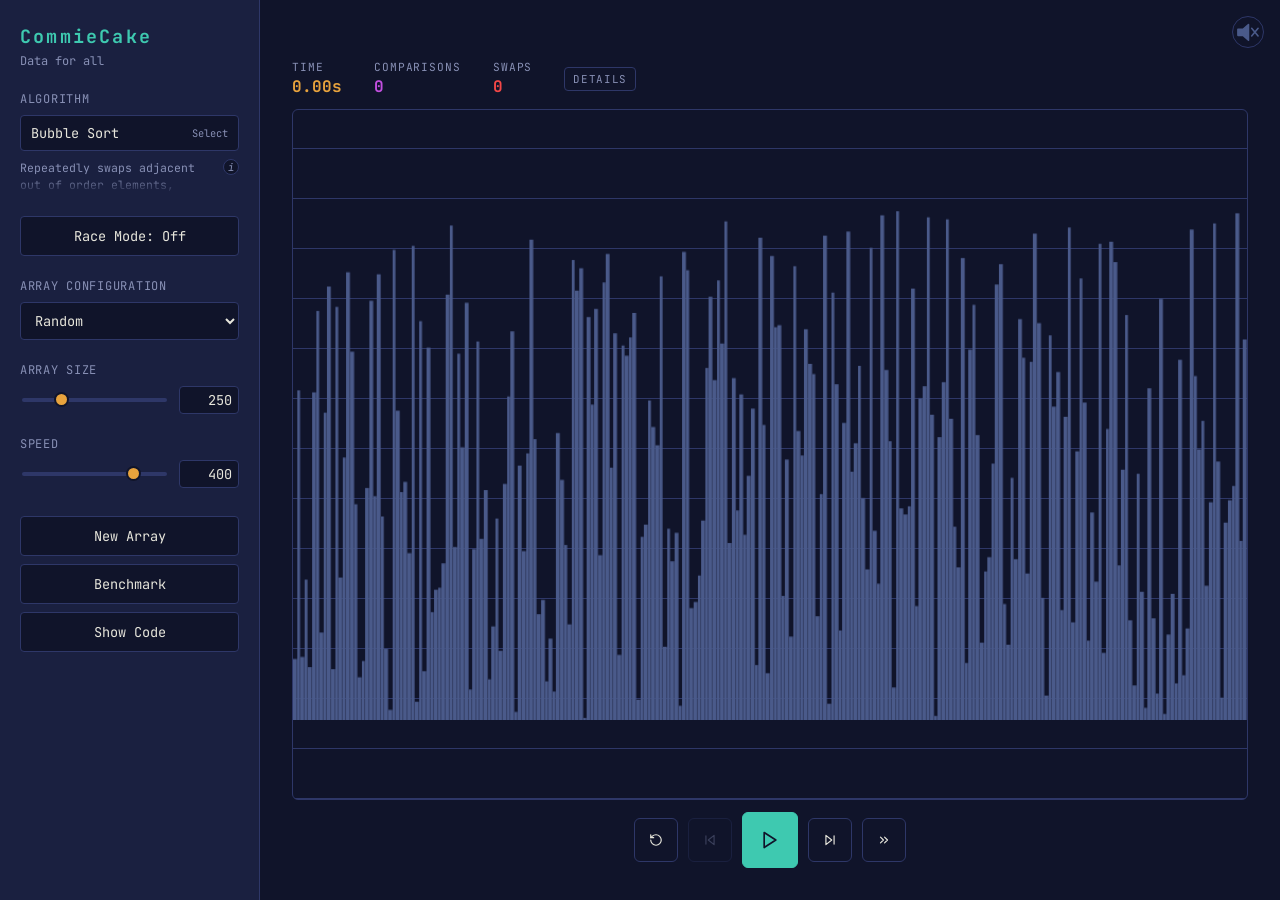
==== commit 6b42c943: "add a dropdown to choose array preset, and a modal to configure custom arrays" ====
--- a/public/index.html
+++ b/public/index.html
@@ -12,6 +12,7 @@
         <link rel="stylesheet" href="css/timeline-controls.css">
         <link rel="stylesheet" href="css/canvas.css">
         <link rel="stylesheet" href="css/command-palette.css">
+        <link rel="stylesheet" href="css/array-config.css">
         <link rel="stylesheet" href="css/code-panel.css">
         <link rel="stylesheet" href="css/icon-btn.css">
         <link rel="stylesheet" href="css/important.css">
@@ -67,6 +68,22 @@
 
                 <div class="control-group">
                     <button type="button" id="race-toggle-btn" class="race-toggle-btn">Race Mode: Off</button>
+                </div>
+
+                <div class="control-group">
+                    <label for="array-config-select">Array Configuration</label>
+                    <div class="array-config-row">
+                        <select id="array-config-select"></select>
+                        <button
+                            type="button"
+                            id="array-config-edit-btn"
+                            class="array-config-edit-btn hidden"
+                            aria-label="Edit Custom Array"
+                            title="Edit Custom Array"
+                        >
+                            <svg viewBox="0 0 24 24"><path d="M12 20h9"></path><path d="M16.5 3.5a2.121 2.121 0 0 1 3 3L7 19l-4 1 1-4Z"></path></svg>
+                        </button>
+                    </div>
                 </div>
 
                 <div class="control-group">
@@ -257,6 +274,23 @@
             </div>
         </div>
 
+        <div id="array-config-backdrop" class="command-palette-backdrop hidden">
+            <div class="command-palette" role="dialog" aria-modal="true" aria-label="Custom Array">
+                <label for="array-config-input" class="array-config-modal-label">Enter comma or space separated values</label>
+                <textarea
+                    id="array-config-input"
+                    class="command-palette-search array-config-textarea"
+                    placeholder="e.g. 5, 3, 8, 1, 9"
+                    autocomplete="off"
+                    rows="4"
+                ></textarea>
+                <p id="array-config-error" class="array-config-error"></p>
+                <div class="button-row">
+                    <button type="button" id="array-config-confirm-btn" class="primary">Use This Array</button>
+                </div>
+            </div>
+        </div>
+
         <script type="module" src="js/main.js"></script>
     </body>
 </html>
--- a/public/css/array-config.css
+++ b/public/css/array-config.css
@@ -0,0 +1,66 @@
+/* --- array config select row --- */
+
+.array-config-row {
+    display: flex;
+    align-items: center;
+    gap: 8px;
+}
+
+.array-config-row select {
+    flex: 1;
+}
+
+.array-config-edit-btn {
+    flex-shrink: 0;
+    width: 32px;
+    height: 32px;
+    padding: 0;
+    display: flex;
+    align-items: center;
+    justify-content: center;
+    border-radius: 4px;
+    border: 1px solid var(--panel-border);
+    background: var(--bg);
+    color: var(--text);
+    cursor: pointer;
+}
+
+.array-config-edit-btn:hover,
+.array-config-edit-btn:focus-visible {
+    border-color: var(--teal);
+    color: var(--teal);
+    outline: none;
+}
+
+.array-config-edit-btn.hidden {
+    display: none;
+}
+
+.array-config-edit-btn svg {
+    width: 16px;
+    height: 16px;
+    stroke: currentColor;
+    fill: none;
+    stroke-width: 2;
+    stroke-linecap: round;
+    stroke-linejoin: round;
+}
+
+/* --- custom array modal --- */
+
+.array-config-modal-label {
+    font-size: 0.75rem;
+    color: var(--text-dim);
+}
+
+.array-config-textarea {
+    resize: vertical;
+    min-height: 80px;
+}
+
+.array-config-error {
+    margin: 0;
+    font-size: 0.72rem;
+    color: var(--amber);
+    min-height: 1em;
+}
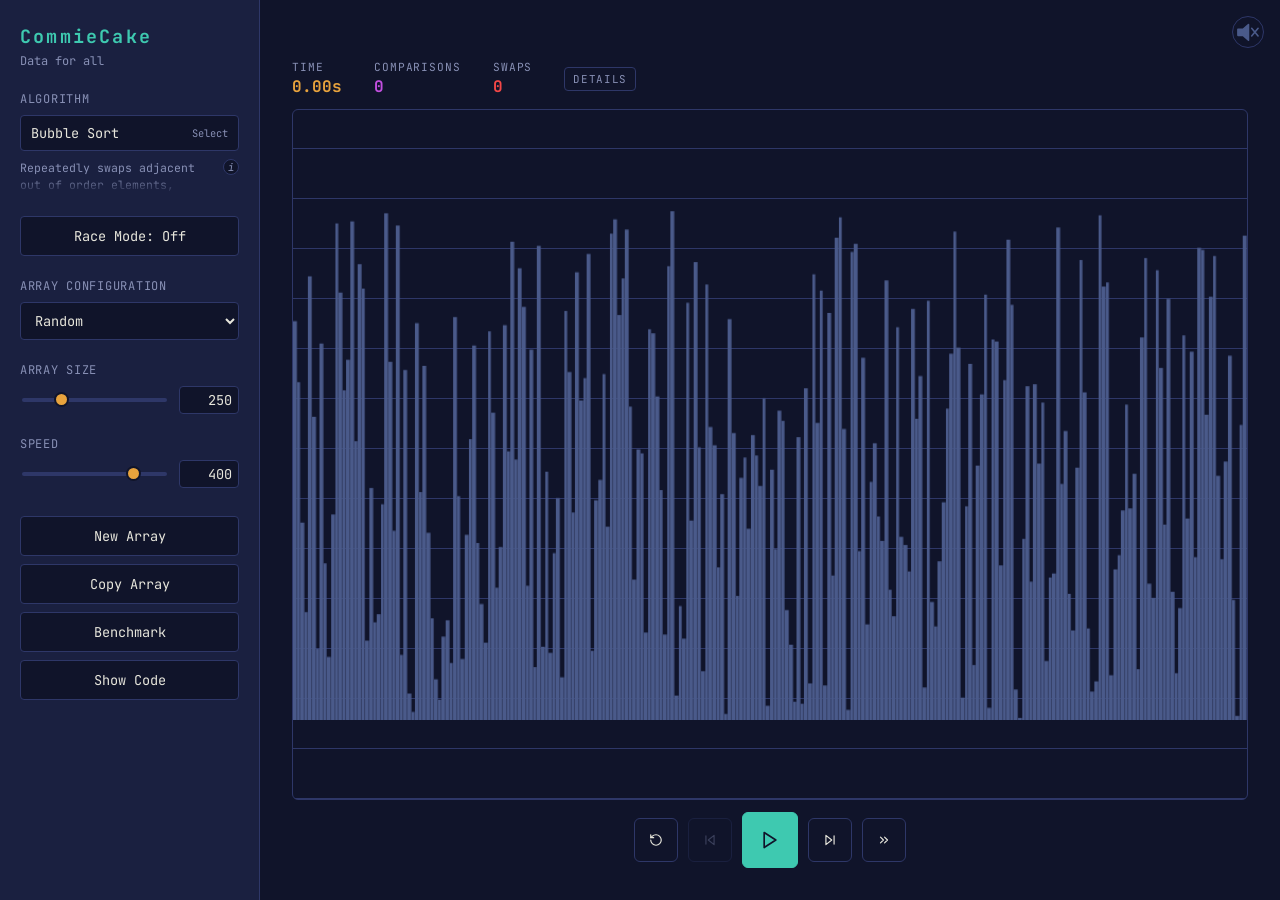
==== commit 83ac5483: "toast system + array copy functionality" ====
--- a/public/index.html
+++ b/public/index.html
@@ -13,6 +13,7 @@
         <link rel="stylesheet" href="css/canvas.css">
         <link rel="stylesheet" href="css/command-palette.css">
         <link rel="stylesheet" href="css/array-config.css">
+        <link rel="stylesheet" href="css/toast.css">
         <link rel="stylesheet" href="css/code-panel.css">
         <link rel="stylesheet" href="css/icon-btn.css">
         <link rel="stylesheet" href="css/important.css">
@@ -104,6 +105,7 @@
 
                 <div class="button-row">
                     <button id="new-array-btn">New Array</button>
+                    <button id="copy-array-btn">Copy Array</button>
                     <button id="benchmark-btn">Benchmark</button>
                     <button id="code-btn">Show Code</button>
                 </div>
@@ -291,6 +293,8 @@
             </div>
         </div>
 
+        <div id="toast-container" aria-live="polite"></div>
+
         <script type="module" src="js/main.js"></script>
     </body>
 </html>
--- a/public/css/toast.css
+++ b/public/css/toast.css
@@ -0,0 +1,48 @@
+/* --- toast --- */
+
+#toast-container {
+    position: fixed;
+    bottom: 20px;
+    right: 20px;
+    z-index: 300;
+    display: flex;
+    flex-direction: column;
+    gap: 8px;
+    pointer-events: none;
+}
+
+.toast {
+    background: var(--panel);
+    color: var(--text);
+    border: 1px solid var(--panel-border);
+    border-radius: 6px;
+    padding: 10px 14px;
+    font: inherit;
+    font-size: 0.8rem;
+    box-shadow: 0 8px 24px rgba(0, 0, 0, 0.4);
+    opacity: 0;
+    transform: translateY(8px);
+    transition: opacity 0.15s ease, transform 0.15s ease;
+}
+
+.toast.visible {
+    opacity: 1;
+    transform: translateY(0);
+}
+
+.toast-error {
+    border-color: var(--amber);
+    color: var(--amber);
+}
+
+@media (max-width: 480px) {
+    #toast-container {
+        left: 16px;
+        right: 16px;
+        bottom: 16px;
+    }
+
+    .toast {
+        text-align: center;
+    }
+}
